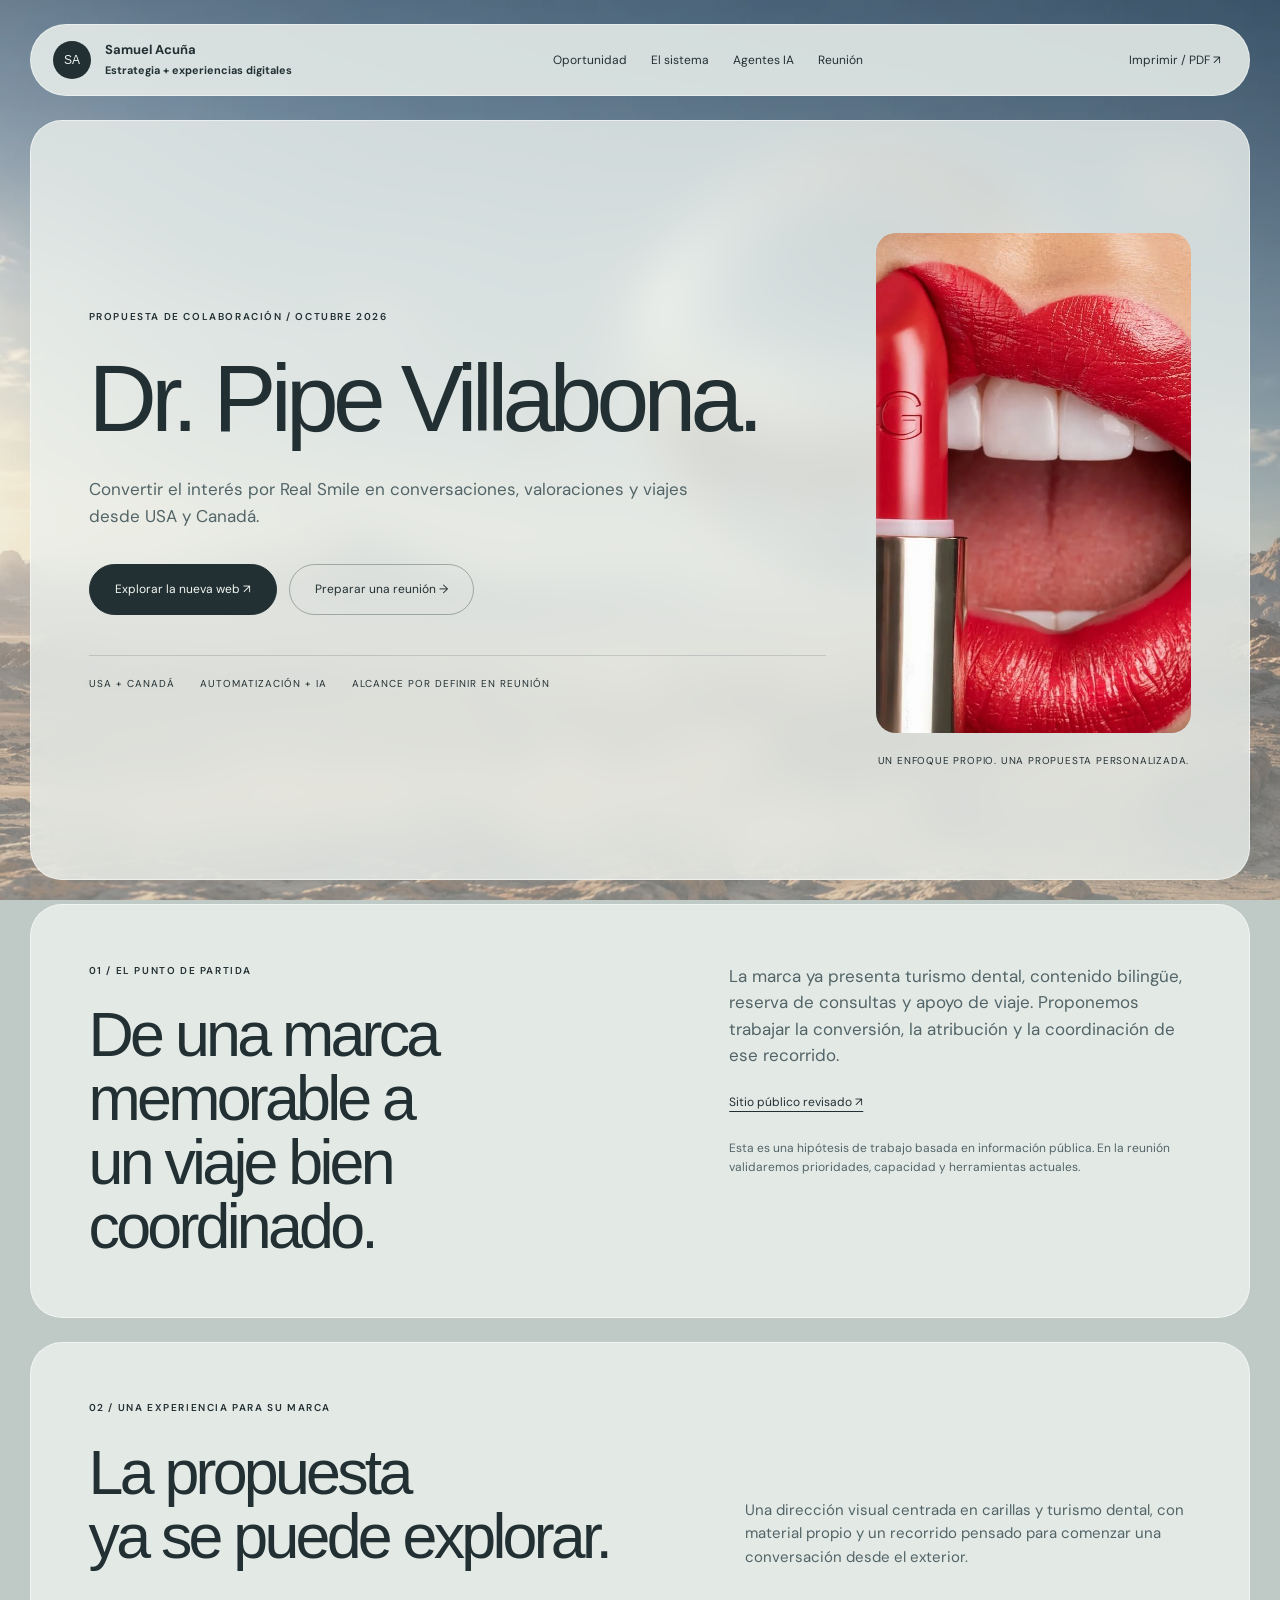
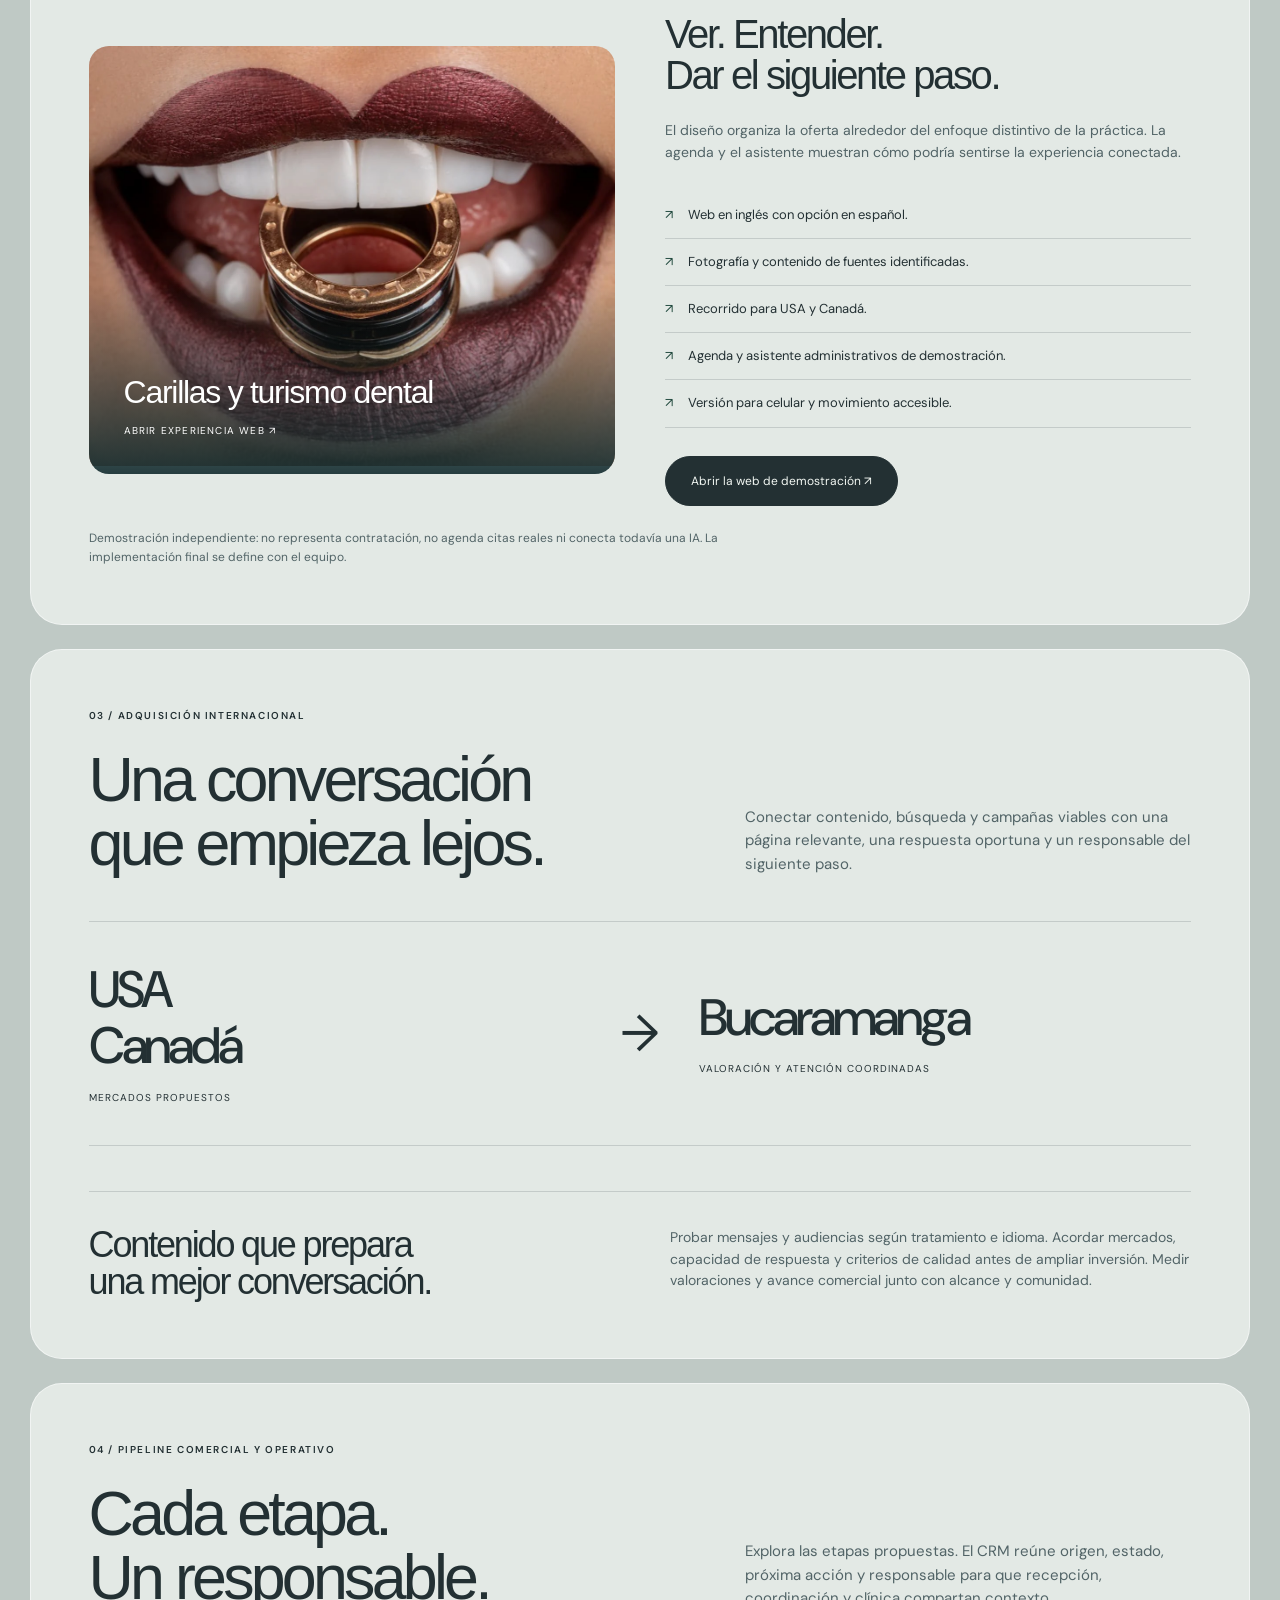
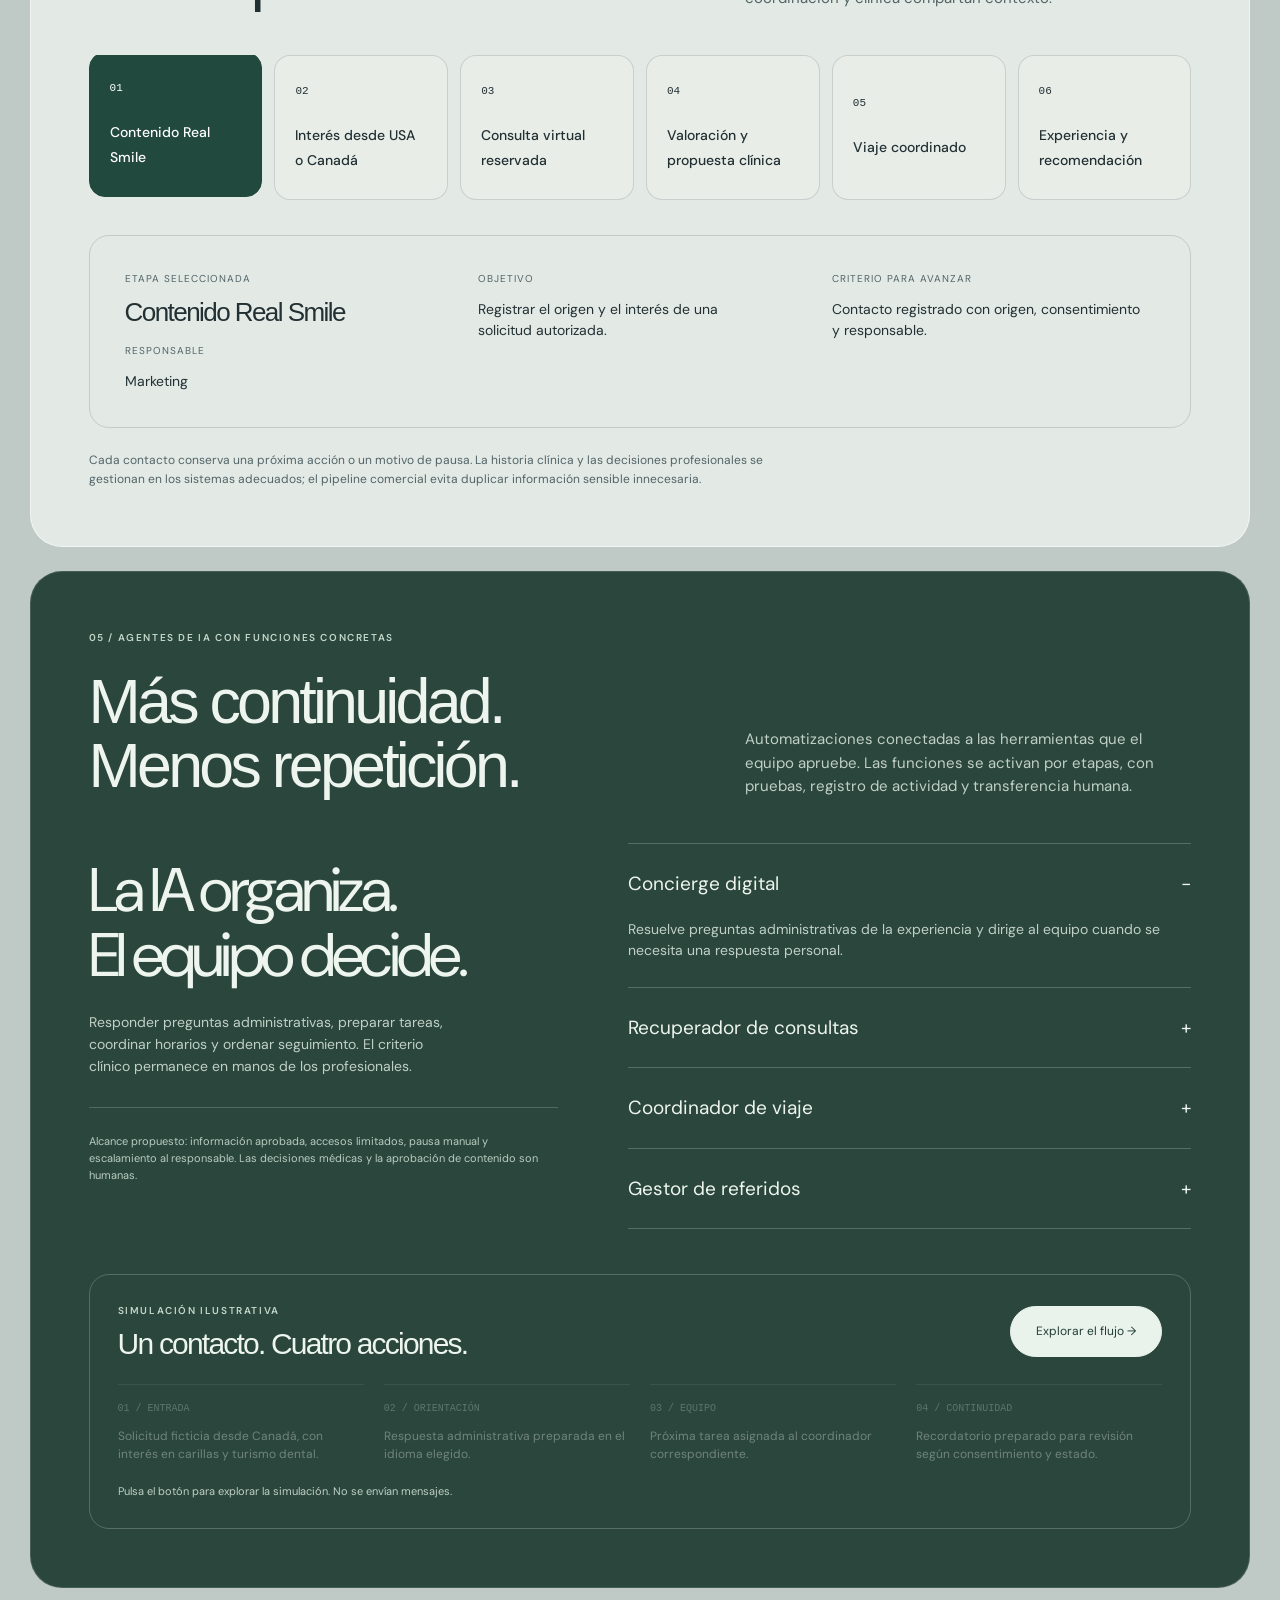
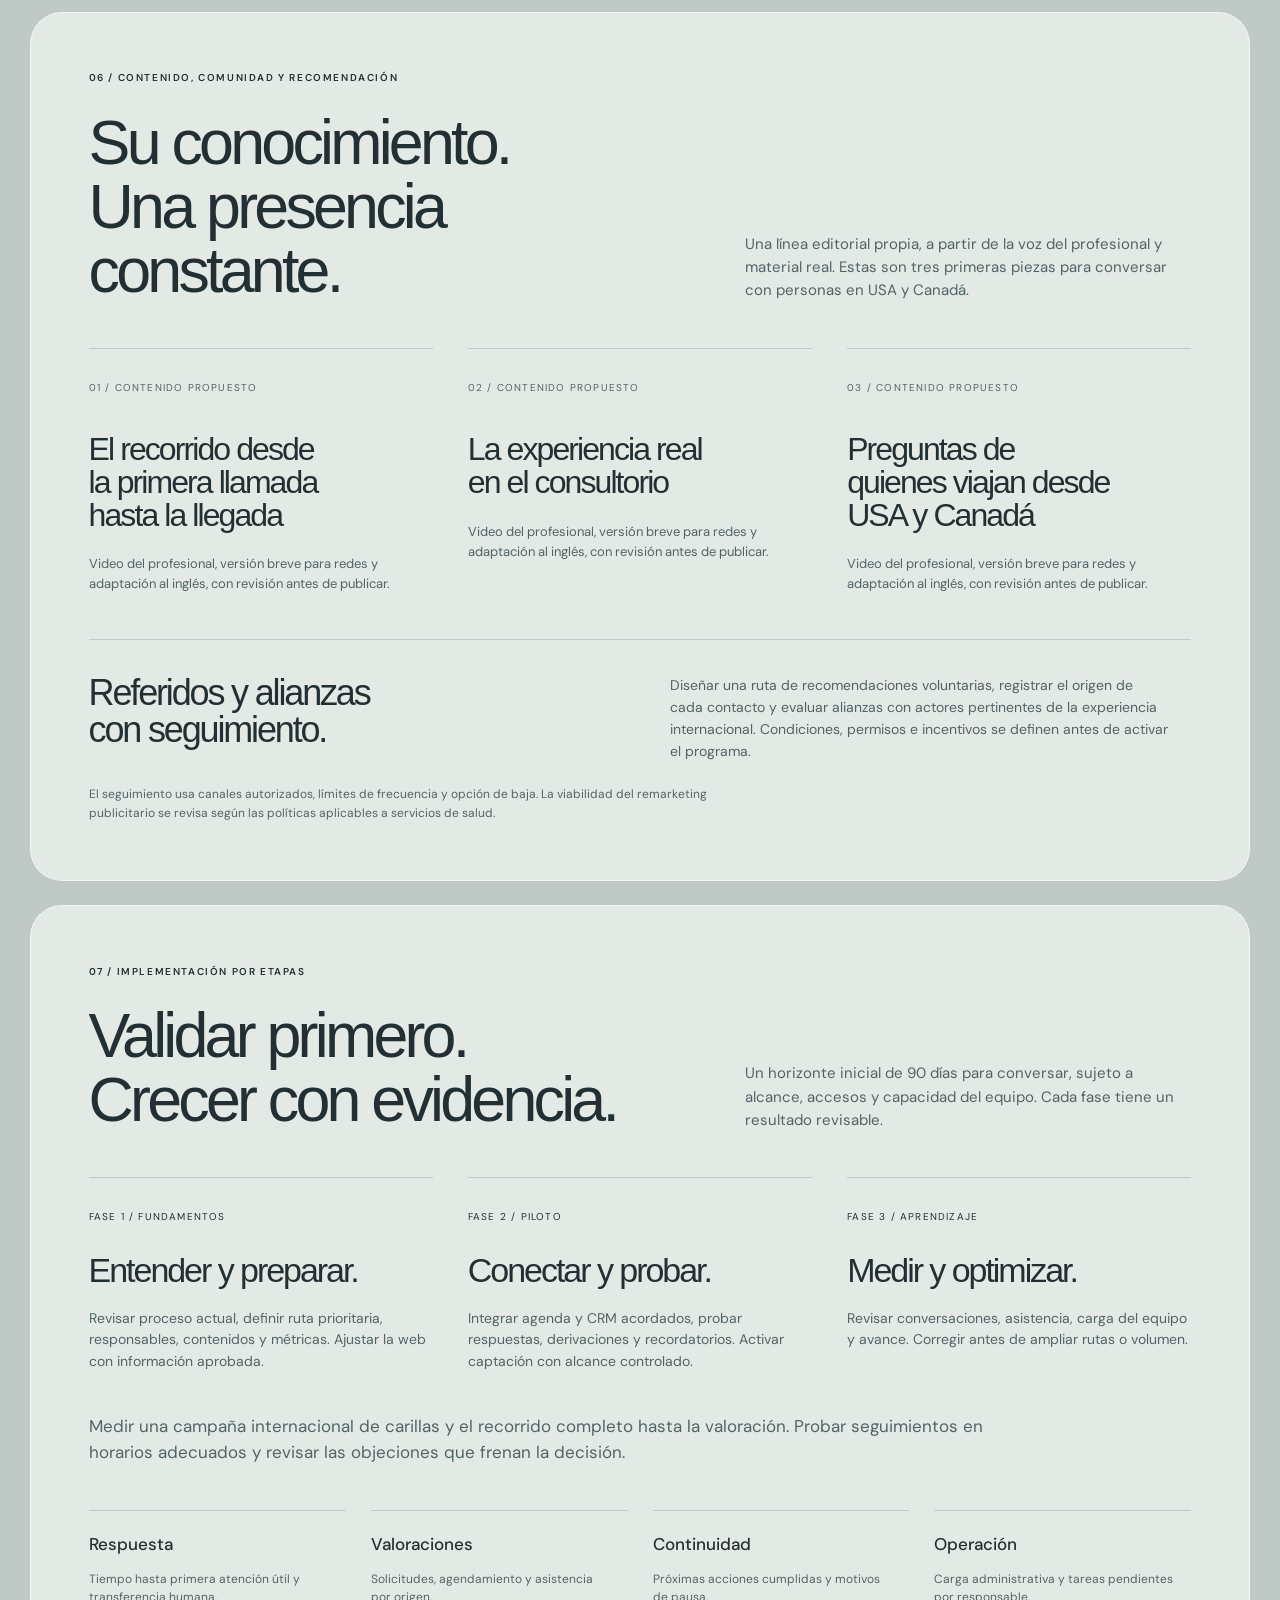
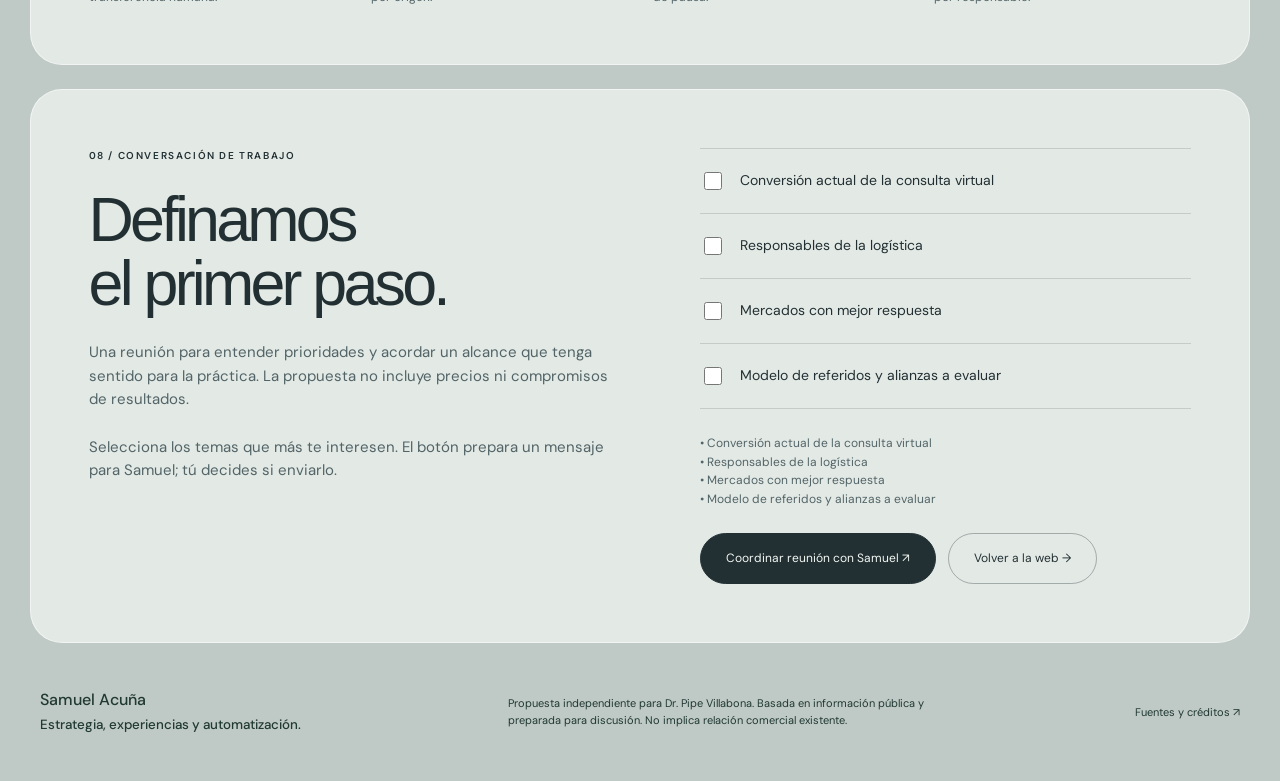
==== propuesta/index.html @ 0b6e290c "Create a distinct specialty-focused website and tailored USA/Canada growth proposal" ====
<!doctype html><html lang="es"><head><meta charset="utf-8"><meta name="viewport" content="width=device-width,initial-scale=1"><meta name="robots" content="noindex,nofollow"><title>Dr. Pipe Villabona × Samuel Acuña | Propuesta de crecimiento</title><meta name="description" content="Propuesta personalizada de captación desde USA y Canadá, automatización administrativa y agentes de IA para Dr. Pipe Villabona. Sin precios: alcance para conversar en reunión."><link rel="stylesheet" href="proposal.css"><script defer src="proposal.js"></script></head><body class="theme-real"><div class="shell"><header class="nav"><a class="brand" href="#inicio"><b>SA</b><span>Samuel Acuña<br><small>Estrategia + experiencias digitales</small></span></a><nav class="nav-links" aria-label="Propuesta"><a href="#oportunidad">Oportunidad</a><a href="#sistema">El sistema</a><a href="#agentes">Agentes IA</a><a href="#reunion">Reunión</a></nav><button class="print" data-print>Imprimir / PDF ↗</button></header>
<main><section class="section glass hero" id="inicio"><div><span class="eyebrow">PROPUESTA DE COLABORACIÓN / OCTUBRE 2026</span><h1>Dr. Pipe Villabona.</h1><p class="focus">Convertir el interés por Real Smile en conversaciones, valoraciones y viajes desde USA y Canadá.</p><div class="actions"><a class="btn" href="../">Explorar la nueva web ↗</a><a class="btn outline" href="#reunion">Preparar una reunión →</a></div><div class="hero-foot"><span>USA + Canadá</span><span>Automatización + IA</span><span>Alcance por definir en reunión</span></div></div><div><div class="hero-photo"><img src="../assets/hero.webp" alt="Material visual acreditado de la consulta de Dr. Pipe Villabona" width="1000" height="1200"></div><div class="hero-note">UN ENFOQUE PROPIO. UNA PROPUESTA PERSONALIZADA.</div></div></section>
<section class="section glass intro" id="oportunidad"><div><span class="eyebrow">01 / EL PUNTO DE PARTIDA</span><h2>De una marca memorable a un viaje bien coordinado.</h2></div><div><p>La marca ya presenta turismo dental, contenido bilingüe, reserva de consultas y apoyo de viaje. Proponemos trabajar la conversión, la atribución y la coordinación de ese recorrido.</p><a class="source-link" href="https://drpipevillabona.com/" target="_blank" rel="noopener noreferrer">Sitio público revisado ↗</a><p style="font-size:12px;margin-top:25px">Esta es una hipótesis de trabajo basada en información pública. En la reunión validaremos prioridades, capacidad y herramientas actuales.</p></div></section>
<section class="section glass" id="experiencia"><div class="section-heading"><div><span class="eyebrow">02 / UNA EXPERIENCIA PARA SU MARCA</span><h2>La propuesta<br>ya se puede explorar.</h2></div><p>Una dirección visual centrada en carillas y turismo dental, con material propio y un recorrido pensado para comenzar una conversación desde el exterior.</p></div><div class="mockup"><a class="demo-visual" href="../" aria-label="Abrir demostración web de Dr. Pipe Villabona"><img src="../assets/detail.webp" alt="Material propio de la consulta" loading="lazy"><div class="demo-overlay"><strong>Carillas y turismo dental</strong><small>ABRIR EXPERIENCIA WEB ↗</small></div></a><div class="demo-copy"><h3>Ver. Entender.<br>Dar el siguiente paso.</h3><p>El diseño organiza la oferta alrededor del enfoque distintivo de la práctica. La agenda y el asistente muestran cómo podría sentirse la experiencia conectada.</p><ul class="check-list"><li>Web en inglés con opción en español.</li><li>Fotografía y contenido de fuentes identificadas.</li><li>Recorrido para USA y Canadá.</li><li>Agenda y asistente administrativos de demostración.</li><li>Versión para celular y movimiento accesible.</li></ul><a class="btn" href="../">Abrir la web de demostración ↗</a></div></div><p class="funnel-note">Demostración independiente: no representa contratación, no agenda citas reales ni conecta todavía una IA. La implementación final se define con el equipo.</p></section>
<section class="section glass"><div class="section-heading"><div><span class="eyebrow">03 / ADQUISICIÓN INTERNACIONAL</span><h2>Una conversación<br>que empieza lejos.</h2></div><p>Conectar contenido, búsqueda y campañas viables con una página relevante, una respuesta oportuna y un responsable del siguiente paso.</p></div><div class="market-bar"><div><div class="place">USA<br>Canadá</div><small>Mercados propuestos</small></div><span class="route" aria-hidden="true">→</span><div><div class="place">Bucaramanga</div><small>Valoración y atención coordinadas</small></div></div><div class="referral"><h3>Contenido que prepara<br>una mejor conversación.</h3><p>Probar mensajes y audiencias según tratamiento e idioma. Acordar mercados, capacidad de respuesta y criterios de calidad antes de ampliar inversión. Medir valoraciones y avance comercial junto con alcance y comunidad.</p></div></section>
<section class="section glass" id="sistema"><div class="section-heading"><div><span class="eyebrow">04 / PIPELINE COMERCIAL Y OPERATIVO</span><h2>Cada etapa.<br>Un responsable.</h2></div><p>Explora las etapas propuestas. El CRM reúne origen, estado, próxima acción y responsable para que recepción, coordinación y clínica compartan contexto.</p></div><div class="pipeline-tabs" role="tablist" aria-label="Etapas propuestas"><button class="stage" role="tab" id="stage-0" aria-controls="stage-panel" aria-selected="true" tabindex="0"><span>01</span><strong>Contenido Real Smile</strong></button><button class="stage" role="tab" id="stage-1" aria-controls="stage-panel" aria-selected="false" tabindex="-1"><span>02</span><strong>Interés desde USA o Canadá</strong></button><button class="stage" role="tab" id="stage-2" aria-controls="stage-panel" aria-selected="false" tabindex="-1"><span>03</span><strong>Consulta virtual reservada</strong></button><button class="stage" role="tab" id="stage-3" aria-controls="stage-panel" aria-selected="false" tabindex="-1"><span>04</span><strong>Valoración y propuesta clínica</strong></button><button class="stage" role="tab" id="stage-4" aria-controls="stage-panel" aria-selected="false" tabindex="-1"><span>05</span><strong>Viaje coordinado</strong></button><button class="stage" role="tab" id="stage-5" aria-controls="stage-panel" aria-selected="false" tabindex="-1"><span>06</span><strong>Experiencia y recomendación</strong></button></div><div class="stage-panel" role="tabpanel" id="stage-panel" aria-live="polite"><div><small>Etapa seleccionada</small><h3 id="stage-name"></h3><small style="margin-top:18px">Responsable</small><p id="stage-owner"></p></div><div><small>Objetivo</small><p id="stage-goal"></p></div><div><small>Criterio para avanzar</small><p id="stage-output"></p></div></div><div class="print-only print-pipeline">Contenido Real Smile → Interés desde USA o Canadá → Consulta virtual reservada → Valoración y propuesta clínica → Viaje coordinado → Experiencia y recomendación</div><p class="funnel-note">Cada contacto conserva una próxima acción o un motivo de pausa. La historia clínica y las decisiones profesionales se gestionan en los sistemas adecuados; el pipeline comercial evita duplicar información sensible innecesaria.</p></section>
<section class="section glass dark" id="agentes"><div class="section-heading"><div><span class="eyebrow">05 / AGENTES DE IA CON FUNCIONES CONCRETAS</span><h2>Más continuidad.<br>Menos repetición.</h2></div><p>Automatizaciones conectadas a las herramientas que el equipo apruebe. Las funciones se activan por etapas, con pruebas, registro de actividad y transferencia humana.</p></div><div class="agent-grid"><div><div class="agent-statement">La IA organiza.<br>El equipo decide.</div><p>Responder preguntas administrativas, preparar tareas, coordinar horarios y ordenar seguimiento. El criterio clínico permanece en manos de los profesionales.</p><div class="guardrail">Alcance propuesto: información aprobada, accesos limitados, pausa manual y escalamiento al responsable. Las decisiones médicas y la aprobación de contenido son humanas.</div></div><div class="agent-list"><details open><summary>Concierge digital</summary><p>Resuelve preguntas administrativas de la experiencia y dirige al equipo cuando se necesita una respuesta personal.</p></details><details ><summary>Recuperador de consultas</summary><p>Da seguimiento autorizado a solicitudes incompletas y facilita retomar una valoración.</p></details><details ><summary>Coordinador de viaje</summary><p>Centraliza tareas de fechas, confirmaciones y logística aprobada entre paciente y equipo.</p></details><details ><summary>Gestor de referidos</summary><p>Registra recomendaciones voluntarias y su origen, sin incentivos clínicos automáticos.</p></details></div></div><div class="simulator"><div class="sim-header"><div><span class="eyebrow" style="margin-bottom:10px">SIMULACIÓN ILUSTRATIVA</span><h3>Un contacto. Cuatro acciones.</h3></div><button class="btn" data-simulate>Explorar el flujo →</button></div><div class="sim-log"><div><span>01 / ENTRADA</span><p>Solicitud ficticia desde Canadá, con interés en carillas y turismo dental.</p></div><div><span>02 / ORIENTACIÓN</span><p>Respuesta administrativa preparada en el idioma elegido.</p></div><div><span>03 / EQUIPO</span><p>Próxima tarea asignada al coordinador correspondiente.</p></div><div><span>04 / CONTINUIDAD</span><p>Recordatorio preparado para revisión según consentimiento y estado.</p></div></div><p class="sim-status" id="sim-status" aria-live="polite">Pulsa el botón para explorar la simulación. No se envían mensajes.</p></div></section>
<section class="section glass" id="contenido"><div class="section-heading"><div><span class="eyebrow">06 / CONTENIDO, COMUNIDAD Y RECOMENDACIÓN</span><h2>Su conocimiento.<br>Una presencia constante.</h2></div><p>Una línea editorial propia, a partir de la voz del profesional y material real. Estas son tres primeras piezas para conversar con personas en USA y Canadá.</p></div><div class="content-list"><article class="content-piece"><small>01 / CONTENIDO PROPUESTO</small><h3>El recorrido desde la primera llamada hasta la llegada</h3><p>Video del profesional, versión breve para redes y adaptación al inglés, con revisión antes de publicar.</p></article><article class="content-piece"><small>02 / CONTENIDO PROPUESTO</small><h3>La experiencia real en el consultorio</h3><p>Video del profesional, versión breve para redes y adaptación al inglés, con revisión antes de publicar.</p></article><article class="content-piece"><small>03 / CONTENIDO PROPUESTO</small><h3>Preguntas de quienes viajan desde USA y Canadá</h3><p>Video del profesional, versión breve para redes y adaptación al inglés, con revisión antes de publicar.</p></article></div><div class="referral"><h3>Referidos y alianzas<br>con seguimiento.</h3><p>Diseñar una ruta de recomendaciones voluntarias, registrar el origen de cada contacto y evaluar alianzas con actores pertinentes de la experiencia internacional. Condiciones, permisos e incentivos se definen antes de activar el programa.</p></div><p class="funnel-note">El seguimiento usa canales autorizados, límites de frecuencia y opción de baja. La viabilidad del remarketing publicitario se revisa según las políticas aplicables a servicios de salud.</p></section>
<section class="section glass" id="implementacion"><div class="section-heading"><div><span class="eyebrow">07 / IMPLEMENTACIÓN POR ETAPAS</span><h2>Validar primero.<br>Crecer con evidencia.</h2></div><p>Un horizonte inicial de 90 días para conversar, sujeto a alcance, accesos y capacidad del equipo. Cada fase tiene un resultado revisable.</p></div><div class="roadmap"><article class="phase"><span class="time">FASE 1 / FUNDAMENTOS</span><h3>Entender y preparar.</h3><p>Revisar proceso actual, definir ruta prioritaria, responsables, contenidos y métricas. Ajustar la web con información aprobada.</p></article><article class="phase"><span class="time">FASE 2 / PILOTO</span><h3>Conectar y probar.</h3><p>Integrar agenda y CRM acordados, probar respuestas, derivaciones y recordatorios. Activar captación con alcance controlado.</p></article><article class="phase"><span class="time">FASE 3 / APRENDIZAJE</span><h3>Medir y optimizar.</h3><p>Revisar conversaciones, asistencia, carga del equipo y avance. Corregir antes de ampliar rutas o volumen.</p></article></div><p class="pilot-note">Medir una campaña internacional de carillas y el recorrido completo hasta la valoración. Probar seguimientos en horarios adecuados y revisar las objeciones que frenan la decisión.</p><div class="measurement"><div class="measure"><b>Respuesta</b><p>Tiempo hasta primera atención útil y transferencia humana.</p></div><div class="measure"><b>Valoraciones</b><p>Solicitudes, agendamiento y asistencia por origen.</p></div><div class="measure"><b>Continuidad</b><p>Próximas acciones cumplidas y motivos de pausa.</p></div><div class="measure"><b>Operación</b><p>Carga administrativa y tareas pendientes por responsable.</p></div></div></section>
<section class="section glass meeting" id="reunion"><div><span class="eyebrow">08 / CONVERSACIÓN DE TRABAJO</span><h2>Definamos<br>el primer paso.</h2><p>Una reunión para entender prioridades y acordar un alcance que tenga sentido para la práctica. La propuesta no incluye precios ni compromisos de resultados.</p><p>Selecciona los temas que más te interesen. El botón prepara un mensaje para Samuel; tú decides si enviarlo.</p></div><div><div class="priorities"><label class="priority"><input type="checkbox" value="Conversión actual de la consulta virtual">Conversión actual de la consulta virtual</label><label class="priority"><input type="checkbox" value="Responsables de la logística">Responsables de la logística</label><label class="priority"><input type="checkbox" value="Mercados con mejor respuesta">Mercados con mejor respuesta</label><label class="priority"><input type="checkbox" value="Modelo de referidos y alianzas a evaluar">Modelo de referidos y alianzas a evaluar</label></div><div class="meeting-result" id="meeting-summary" aria-live="polite"></div><div class="actions"><a id="meeting-whatsapp" class="btn" href="https://wa.me/573028289997" target="_blank" rel="noopener noreferrer">Coordinar reunión con Samuel ↗</a><a class="btn outline" href="../">Volver a la web →</a></div></div></section></main><footer class="footer"><strong>Samuel Acuña<br><small>Estrategia, experiencias y automatización.</small></strong><p>Propuesta independiente para Dr. Pipe Villabona. Basada en información pública y preparada para discusión. No implica relación comercial existente.</p><a href="../SOURCES.json">Fuentes y créditos ↗</a></footer></div><script>window.PROPOSAL={"name": "Dr. Pipe Villabona", "route": ["Contenido Real Smile", "Interés desde USA o Canadá", "Consulta virtual reservada", "Valoración y propuesta clínica", "Viaje coordinado", "Experiencia y recomendación"], "meeting": ["Conversión actual de la consulta virtual", "Responsables de la logística", "Mercados con mejor respuesta", "Modelo de referidos y alianzas a evaluar"]};</script></body></html>
---- propuesta/proposal.css ----
@import url('https://fonts.googleapis.com/css2?family=DM+Sans:wght@400;500;600;700&display=swap');
:root{--ink:#233033;--muted:#526467;--line:#23303328;--accent:#21493e;--art:url('../assets/proposal-art.webp')}*{box-sizing:border-box}html{scroll-behavior:smooth;scroll-padding-top:110px}body{margin:0;color:var(--ink);font:16px/1.55 'DM Sans',Arial,sans-serif;background:#bfc9c5}body:before{content:'';position:fixed;inset:0;background-image:linear-gradient(#dce5e02b,#dce5e088),var(--art);background-size:cover;background-position:center;z-index:-1}a{color:inherit;text-decoration:none}button,input{font:inherit}button,a{touch-action:manipulation}button{cursor:pointer}h1,h2,h3,p{margin:0}h1,h2,h3{font-family:Arial,sans-serif;font-weight:500;letter-spacing:-.06em;line-height:1.02;text-wrap:balance}h1{font-size:clamp(60px,7.4vw,112px)}h2{font-size:clamp(38px,4.9vw,76px)}h3{font-size:30px}p{text-wrap:pretty}button:focus-visible,a:focus-visible,input:focus-visible{outline:3px solid var(--accent);outline-offset:5px}.shell{max-width:1440px;margin:auto;padding:24px 30px}.nav{position:sticky;top:16px;z-index:30;background:#e9efebde;backdrop-filter:blur(18px);border:1px solid #ffffff70;border-radius:80px;padding:15px 22px;display:flex;justify-content:space-between;align-items:center;gap:25px}.brand{display:flex;align-items:center;gap:14px;font-size:13px;font-weight:700}.brand b{width:38px;height:38px;border-radius:50%;display:grid;place-items:center;background:var(--ink);color:#eef4f0;font:12px Arial}.nav-links{display:flex;gap:24px;font-size:12px}.nav .print{border:0;background:none;font-size:12px;color:var(--ink)}.glass{background:#ecf1edce;border:1px solid #ffffff88;border-radius:32px;backdrop-filter:blur(22px)}.section{margin-top:24px;padding:clamp(30px,4.5vw,70px)}.eyebrow{font-size:10px;letter-spacing:.16em;text-transform:uppercase;display:block;margin-bottom:25px;font-weight:600}.hero{min-height:760px;position:relative;display:grid;grid-template-columns:1.4fr .6fr;gap:50px;align-items:center;overflow:hidden}.hero h1{max-width:950px}.hero .focus{font-size:17px;color:var(--muted);margin-top:30px;max-width:54ch}.hero-photo{height:500px;border-radius:220px;overflow:hidden;position:relative}.hero-photo img{width:100%;height:100%;object-fit:cover}.hero-note{font-size:10px;letter-spacing:.08em;margin-top:20px;text-align:center}.btn{display:inline-flex;align-items:center;justify-content:center;gap:26px;min-height:49px;padding:15px 25px;border-radius:50px;background:var(--ink);color:#f2f7f3;border:1px solid var(--ink);font-size:12px;transition:transform .18s,background .18s}.btn:hover{background:var(--accent);transform:translateY(-2px)}.btn.outline{background:transparent;color:var(--ink);border-color:#23303355}.actions{display:flex;flex-wrap:wrap;gap:12px;margin-top:35px}.hero-foot{display:flex;gap:25px;border-top:1px solid var(--line);margin-top:40px;padding-top:20px;font-size:10px;text-transform:uppercase;letter-spacing:.1em}.intro{display:grid;grid-template-columns:1.1fr 1fr;gap:12%;align-items:start}.intro p{font-size:17px;color:var(--muted)}.source-link{display:inline-block;margin-top:25px;font-size:12px;text-decoration:underline;text-underline-offset:5px}.section-heading{display:grid;grid-template-columns:1.1fr .9fr;gap:10%;align-items:end;margin-bottom:45px}.section-heading p{font-size:15px;color:var(--muted)}.mockup{display:grid;grid-template-columns:1fr 1fr;gap:50px;align-items:center}.demo-visual{min-height:410px;position:relative;border-radius:20px;overflow:hidden;background:#dbe1de}.demo-visual img{width:100%;height:420px;object-fit:cover}.demo-visual .demo-overlay{position:absolute;inset:auto 0 0;padding:35px;color:white;background:linear-gradient(transparent,#122b2ee6);min-height:190px;display:flex;flex-direction:column;justify-content:flex-end}.demo-overlay strong{font:32px/1 Arial;letter-spacing:-.04em}.demo-overlay small{margin-top:15px;font-size:10px;letter-spacing:.12em}.demo-copy h3{font-size:40px;margin-bottom:25px}.demo-copy p{color:var(--muted);font-size:14px}.check-list{list-style:none;padding:0;margin:28px 0}.check-list li{display:flex;gap:15px;padding:13px 0;border-bottom:1px solid var(--line);font-size:13px}.check-list li:before{content:'↗';color:var(--accent)}.market-bar{display:grid;grid-template-columns:1fr auto 1fr;gap:40px;align-items:center;padding:40px 0;border-top:1px solid var(--line);border-bottom:1px solid var(--line);margin-top:40px}.market-bar .place{font-size:clamp(32px,4vw,58px);font-weight:500;letter-spacing:-.06em;line-height:1.1}.market-bar small{font-size:10px;letter-spacing:.1em;text-transform:uppercase;display:block;margin-top:15px}.market-bar .route{font-size:50px;font-weight:400}.pipeline-tabs{display:flex;gap:12px;overflow:auto;padding-bottom:10px;margin:40px 0 25px}.stage{flex:1;min-width:155px;background:#f4f7f24d;border:1px solid var(--line);border-radius:16px;padding:20px;text-align:left;color:var(--ink);min-height:145px;transition:background .2s,transform .2s}.stage span{font-family:monospace;display:block;font-size:11px;margin-bottom:23px}.stage strong{font-size:14px;line-height:1.25;font-weight:500}.stage[aria-selected=true]{background:var(--accent);color:white;border-color:var(--accent);transform:translateY(-3px)}.stage-panel{padding:35px;border:1px solid var(--line);border-radius:20px;display:grid;grid-template-columns:1fr 1fr 1fr;gap:30px;min-height:165px}.stage-panel small{display:block;font-size:10px;text-transform:uppercase;letter-spacing:.1em;margin-bottom:12px;color:var(--muted)}.stage-panel p{font-size:14px}.stage-panel h3{font-size:26px}.funnel-note{font-size:12px;color:var(--muted);margin-top:23px;max-width:85ch}.dark{background:#213e35f0;color:#edf5ee;border-color:#ffffff22}.dark .section-heading p,.dark .muted{color:#c1d0c7}.dark .eyebrow{color:#c4d7ca}.agent-grid{display:grid;grid-template-columns:1fr 1.2fr;gap:70px}.agent-statement{font-size:clamp(42px,4.8vw,70px);letter-spacing:-.06em;line-height:1.05;margin:15px 0 25px}.agent-statement+p{font-size:14px;color:#c1d0c7;max-width:37ch}.agent-list details{border-bottom:1px solid #ffffff35;padding:25px 0}.agent-list details:first-child{border-top:1px solid #ffffff35}.agent-list summary{list-style:none;display:flex;justify-content:space-between;gap:20px;font-size:19px;cursor:pointer}.agent-list summary:after{content:'+'}.agent-list details[open] summary:after{content:'−'}.agent-list p{font-size:14px;color:#c1d0c7;margin-top:20px;max-width:56ch}.guardrail{margin-top:30px;border-top:1px solid #ffffff30;padding-top:25px;font-size:11px;color:#baccc1}.simulator{margin-top:45px;border:1px solid #ffffff35;border-radius:20px;padding:28px}.sim-header{display:flex;align-items:center;justify-content:space-between;gap:25px}.sim-header h3{font-size:30px}.sim-header .btn{background:#e9f2eb;color:#213e35;border-color:#e9f2eb}.sim-log{margin-top:25px;display:grid;grid-template-columns:repeat(4,1fr);gap:20px}.sim-log div{border-top:1px solid #ffffff35;padding-top:16px;opacity:.35;transition:opacity .2s}.sim-log.running div{opacity:1}.sim-log span{font-size:10px;font-family:monospace;color:#b4cdbc;display:block;margin-bottom:10px}.sim-log p{font-size:12px;line-height:1.5}.sim-status{font-size:11px;color:#c1d0c7;margin-top:20px}.content-list{display:grid;grid-template-columns:repeat(3,1fr);gap:35px}.content-piece{border-top:1px solid var(--line);padding-top:25px}.content-piece small{font-size:10px;letter-spacing:.12em;color:var(--muted)}.content-piece h3{font-size:32px;margin:35px 0 23px}.content-piece p{font-size:13px;color:var(--muted)}.referral{margin-top:45px;display:grid;grid-template-columns:1fr 1fr;gap:60px;border-top:1px solid var(--line);padding-top:35px}.referral h3{font-size:36px}.referral p{font-size:14px;color:var(--muted)}.roadmap{display:grid;grid-template-columns:repeat(3,1fr);gap:35px;margin-top:45px}.phase{padding-top:25px;border-top:1px solid var(--line)}.phase .time{font-size:10px;text-transform:uppercase;letter-spacing:.12em}.phase h3{margin:25px 0 20px;font-size:34px}.phase p{font-size:14px;color:var(--muted)}.pilot-note{font-size:17px;color:var(--muted);margin-top:40px;max-width:80ch}.measurement{display:grid;grid-template-columns:repeat(4,1fr);gap:25px;margin-top:45px}.measure{border-top:1px solid var(--line);padding-top:20px}.measure b{display:block;font-size:17px;font-weight:500;margin-bottom:12px}.measure p{font-size:12px;color:var(--muted)}.meeting{display:grid;grid-template-columns:1.1fr 1fr;gap:70px}.meeting p{font-size:15px;color:var(--muted);margin-top:25px}.priorities{border-top:1px solid var(--line)}.priority{display:flex;gap:15px;align-items:center;padding:20px 0;border-bottom:1px solid var(--line);font-size:14px;cursor:pointer}.priority input{accent-color:var(--accent);width:18px;height:18px;flex-shrink:0}.meeting-result{font-size:12px;white-space:pre-line;margin-top:25px;min-height:45px;color:var(--muted)}.meeting .actions{margin-top:25px}.footer{padding:45px 10px 20px;display:flex;justify-content:space-between;align-items:center;gap:30px;font-size:11px;color:#203932}.footer strong{font-size:16px;font-weight:500}.footer p{max-width:60ch}.print-only{display:none}.theme-real .hero-photo{border-radius:20px}.theme-sculpt .hero-photo{border-radius:0}.theme-precision .hero-photo{border-radius:10px}.theme-passport .hero-photo{border-radius:15px 120px 15px 15px}.theme-studio .hero-photo{border-radius:0 120px 0 0}.theme-together .hero-photo{border-radius:130px 25px 130px 25px}.theme-foundation .hero-photo{border-radius:180px 180px 0 0}.theme-harmony .hero-photo{border-radius:200px 200px 0 0}
@media(max-width:900px){.nav-links{gap:15px}.hero{grid-template-columns:1fr .6fr;gap:30px;min-height:650px}.hero-photo{height:400px}.intro,.section-heading,.mockup,.agent-grid,.meeting{gap:35px}.content-piece h3{font-size:27px}.section{padding:38px}.hero h1{font-size:68px}.stage-panel{grid-template-columns:1fr 1fr}.stage-panel>div:first-child{grid-column:1/-1}.agent-statement{font-size:50px}.sim-log{grid-template-columns:1fr 1fr}}
@media(max-width:650px){html{scroll-padding-top:95px}.shell{padding:12px}.nav{padding:12px 15px;gap:12px;top:10px}.brand{font-size:11px;gap:9px}.brand b{width:32px;height:32px;font-size:10px}.nav-links{display:none}.nav .print{font-size:11px}.glass{border-radius:23px}.section{padding:30px 23px;margin-top:15px}.eyebrow{font-size:9px;margin-bottom:22px}.hero{display:block;min-height:0;padding-top:45px}.hero h1{font-size:58px}.hero .focus{font-size:15px;margin-top:25px}.hero-photo{height:350px;margin-top:35px;max-width:280px;margin-left:auto}.hero-foot{gap:12px;flex-wrap:wrap;font-size:8px;margin-top:25px}.hero-note{font-size:9px;text-align:right}.actions{gap:9px;margin-top:27px}.btn{font-size:11px;padding:13px 18px;gap:17px;min-height:46px}.intro,.section-heading,.mockup,.agent-grid,.meeting{grid-template-columns:1fr;gap:28px}.intro p{font-size:15px}h2{font-size:42px}.section-heading{margin-bottom:30px}.section-heading p{font-size:14px}.demo-visual{min-height:320px}.demo-visual img{height:340px}.demo-overlay strong{font-size:30px}.demo-copy h3{font-size:35px}.market-bar{gap:15px;grid-template-columns:1fr auto 1fr;padding:25px 0}.market-bar .place{font-size:30px}.market-bar small{font-size:8px}.market-bar .route{font-size:28px}.pipeline-tabs{margin-top:30px;gap:10px}.stage{min-width:145px;min-height:135px;padding:17px}.stage-panel{grid-template-columns:1fr;padding:23px;gap:22px}.stage-panel>div:first-child{grid-column:auto}.stage-panel p{font-size:13px}.agent-grid{gap:35px}.agent-statement{font-size:51px}.agent-list summary{font-size:18px}.simulator{padding:20px;margin-top:32px}.sim-header{align-items:flex-start;flex-direction:column;gap:20px}.sim-header h3{font-size:28px}.sim-log{grid-template-columns:1fr;gap:17px}.content-list,.roadmap{grid-template-columns:1fr;gap:30px}.content-piece h3{font-size:32px;margin:20px 0}.referral{grid-template-columns:1fr;gap:25px;margin-top:35px}.referral h3{font-size:34px}.roadmap{margin-top:30px}.phase h3{font-size:33px;margin:20px 0}.pilot-note{font-size:15px;margin-top:30px}.measurement{grid-template-columns:1fr 1fr;gap:25px}.measure b{font-size:15px}.measure p{font-size:11px}.meeting{gap:35px}.meeting p{font-size:14px}.priority{font-size:13px;padding:18px 0}.footer{flex-direction:column;align-items:flex-start;padding:35px 10px 20px;font-size:10px;gap:20px}.footer strong{font-size:15px}}
@media(prefers-reduced-motion:reduce){html{scroll-behavior:auto}*{transition:none!important;animation:none!important}}@media print{body{background:white}body:before,.nav,.actions,.simulator,.pipeline-tabs,.hero-photo,.demo-visual,.print{display:none!important}.shell{padding:0;max-width:100%}.glass,.dark{background:white!important;color:#111!important;backdrop-filter:none;border:0;box-shadow:none}.section{padding:25px 0;page-break-inside:avoid;border-bottom:1px solid #ddd;border-radius:0}.hero{min-height:0;display:block}h1{font-size:48px}h2{font-size:32px}.hero .focus{font-size:15px}.dark p,.dark .eyebrow,.dark .muted{color:#333!important}.agent-list details p{display:block}.agent-list details{border-color:#ddd}.print-only{display:block}.stage-panel{display:none}.print-pipeline{line-height:2}.footer{page-break-inside:avoid}.meeting{display:block}.priorities{margin-top:25px}.measurement{grid-template-columns:repeat(4,1fr)}}

.theme-sculpt .hero-photo{height:auto;aspect-ratio:4/3}
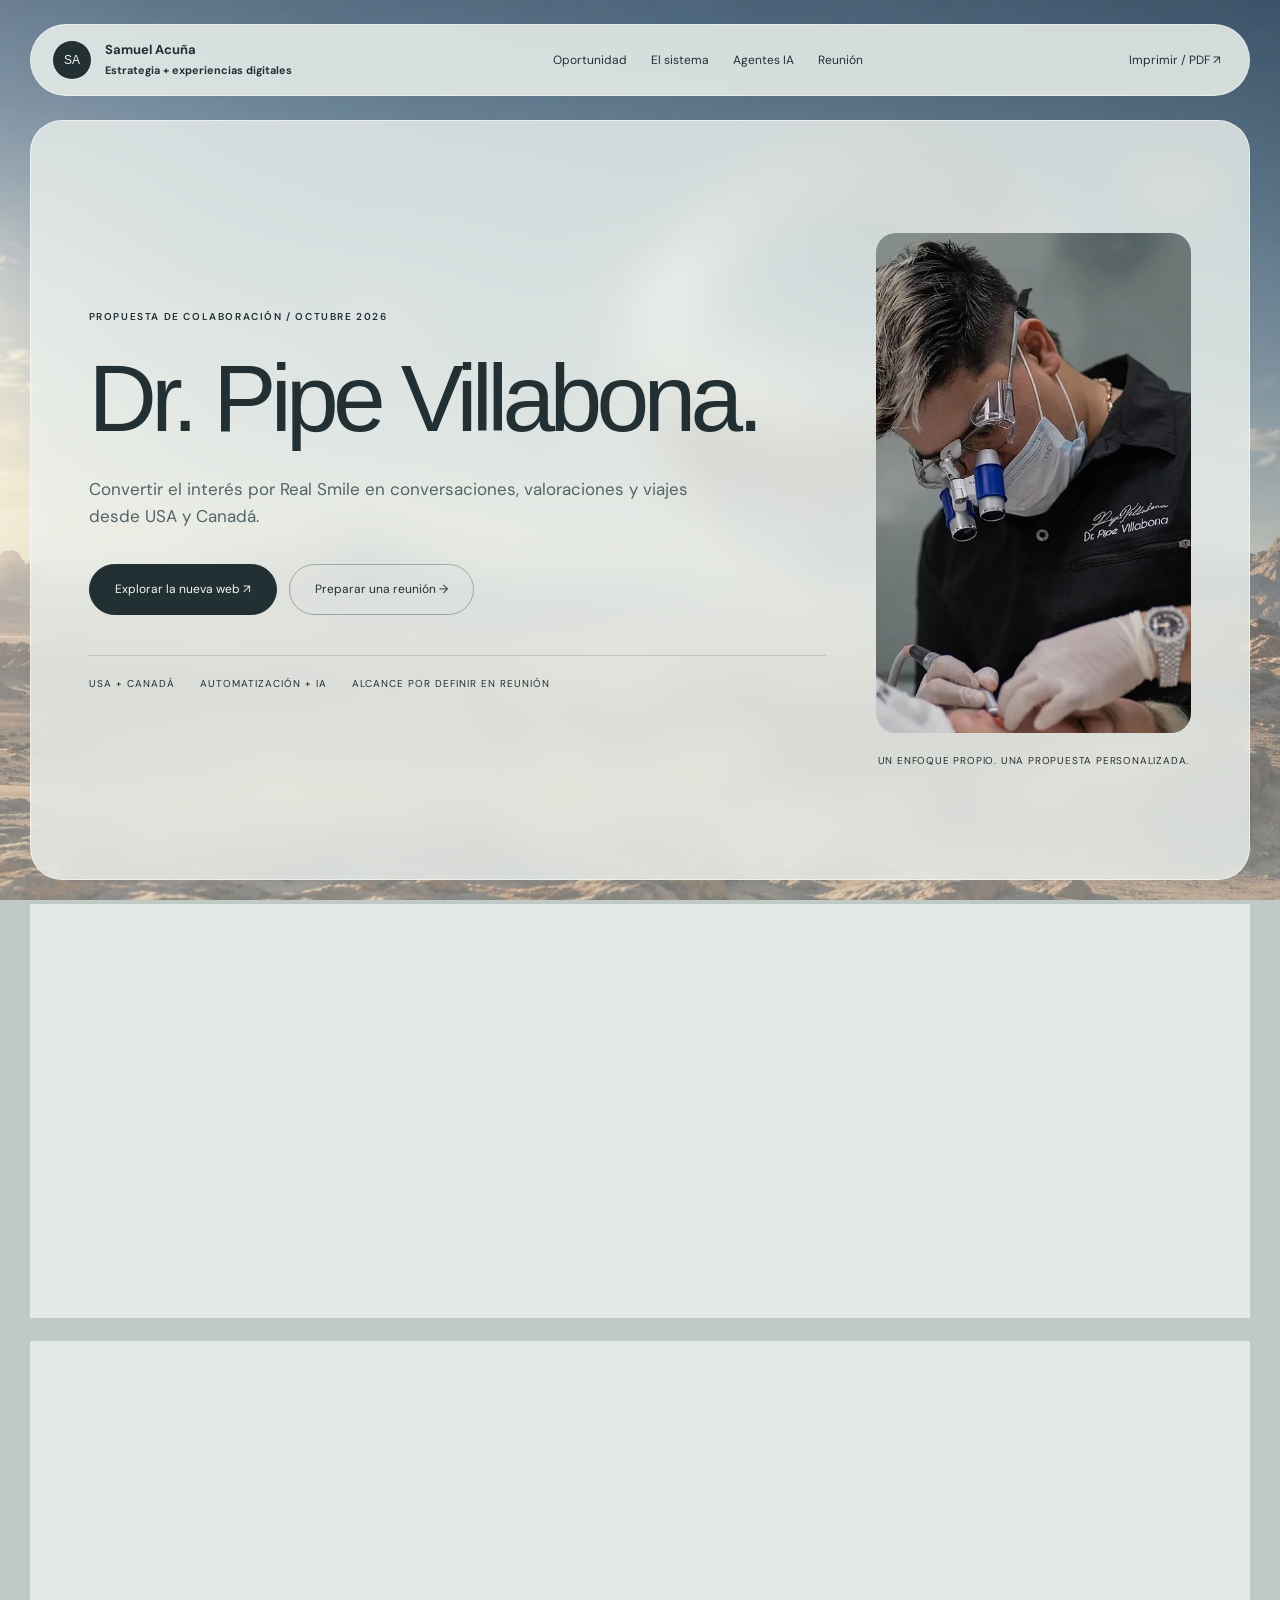
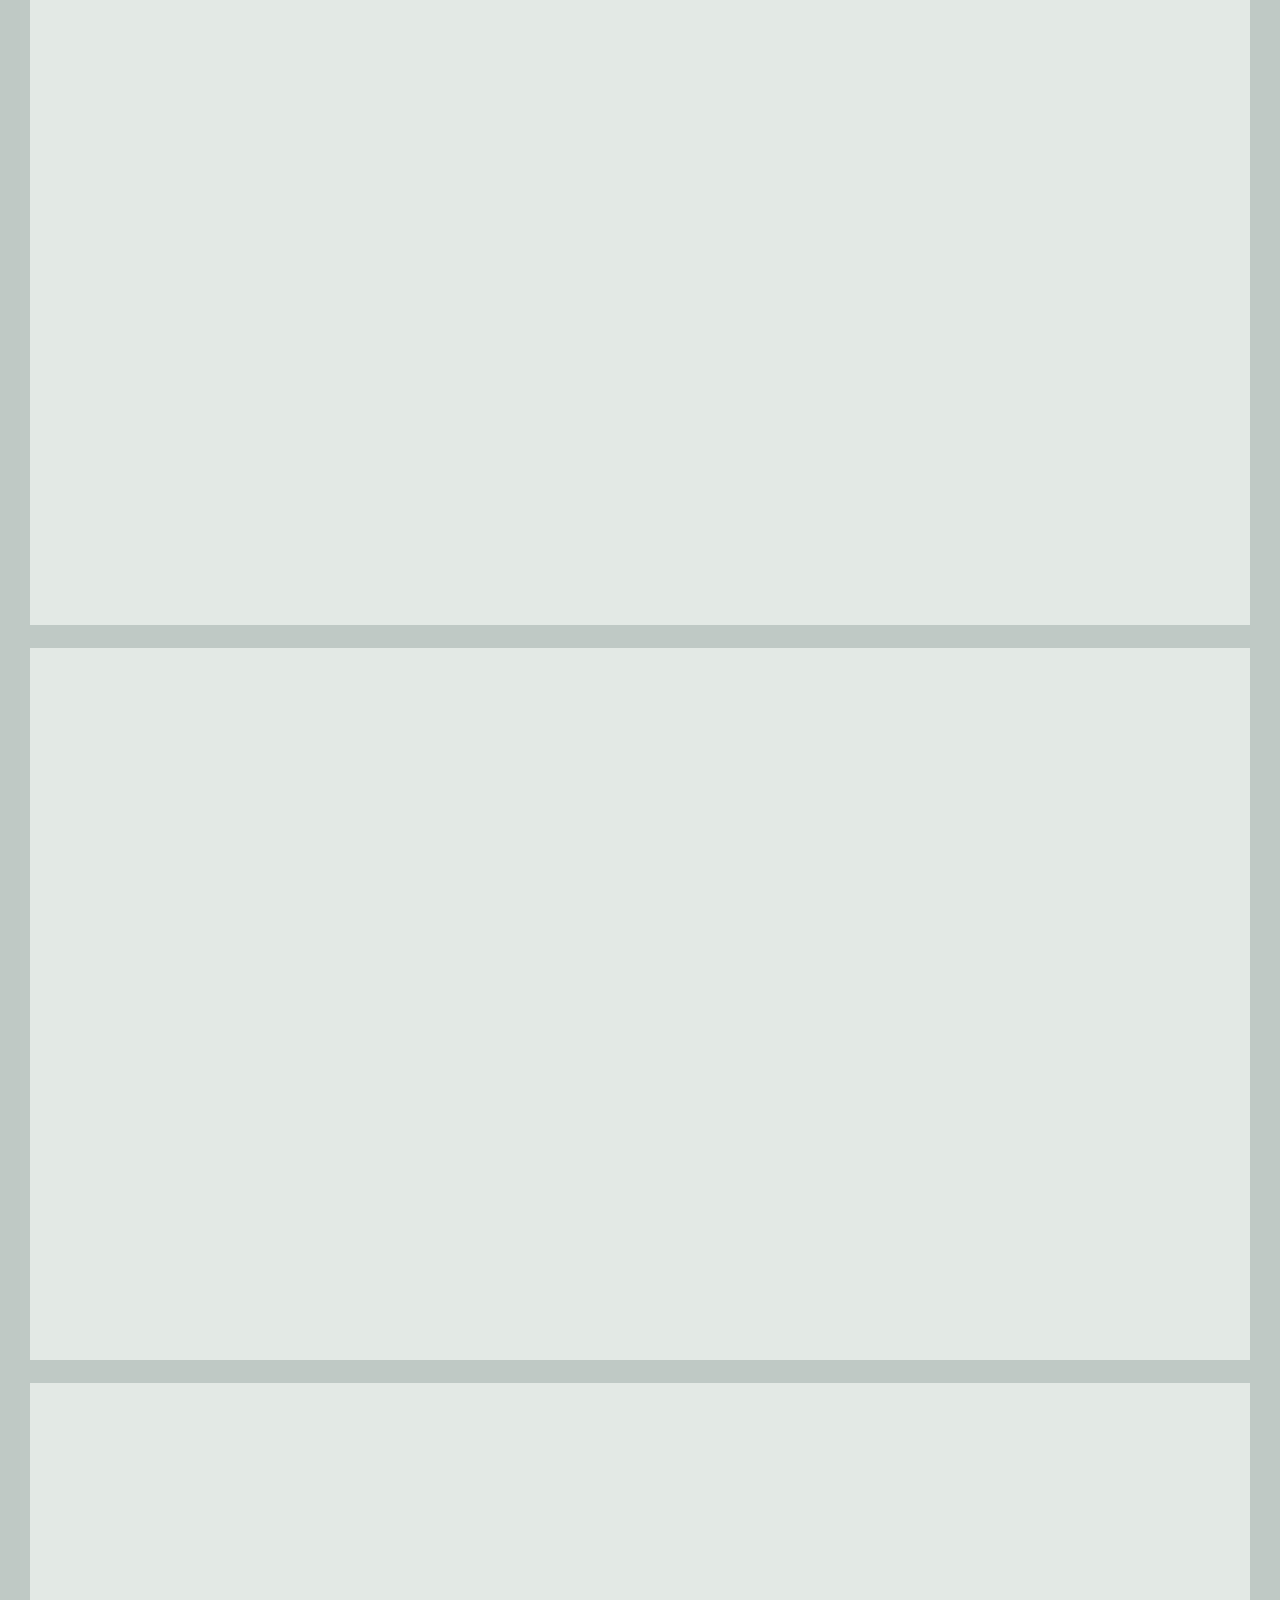
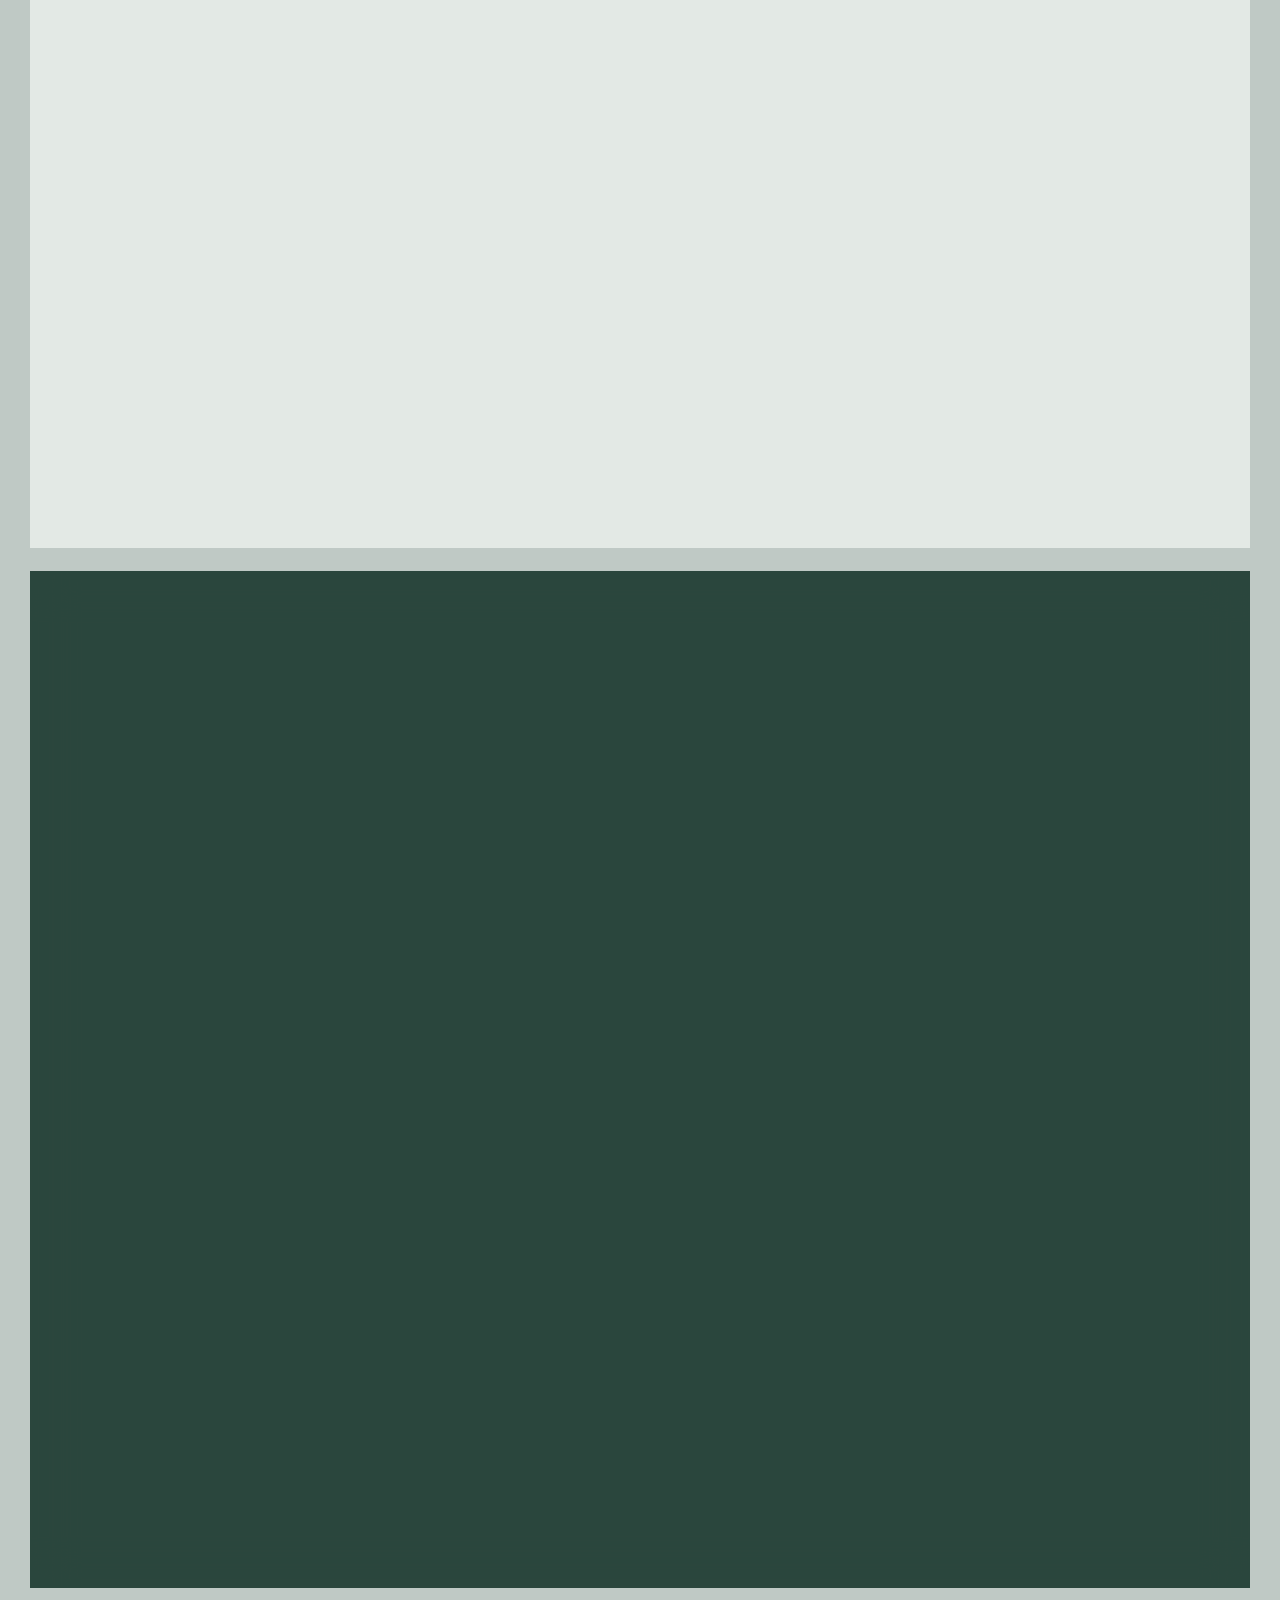
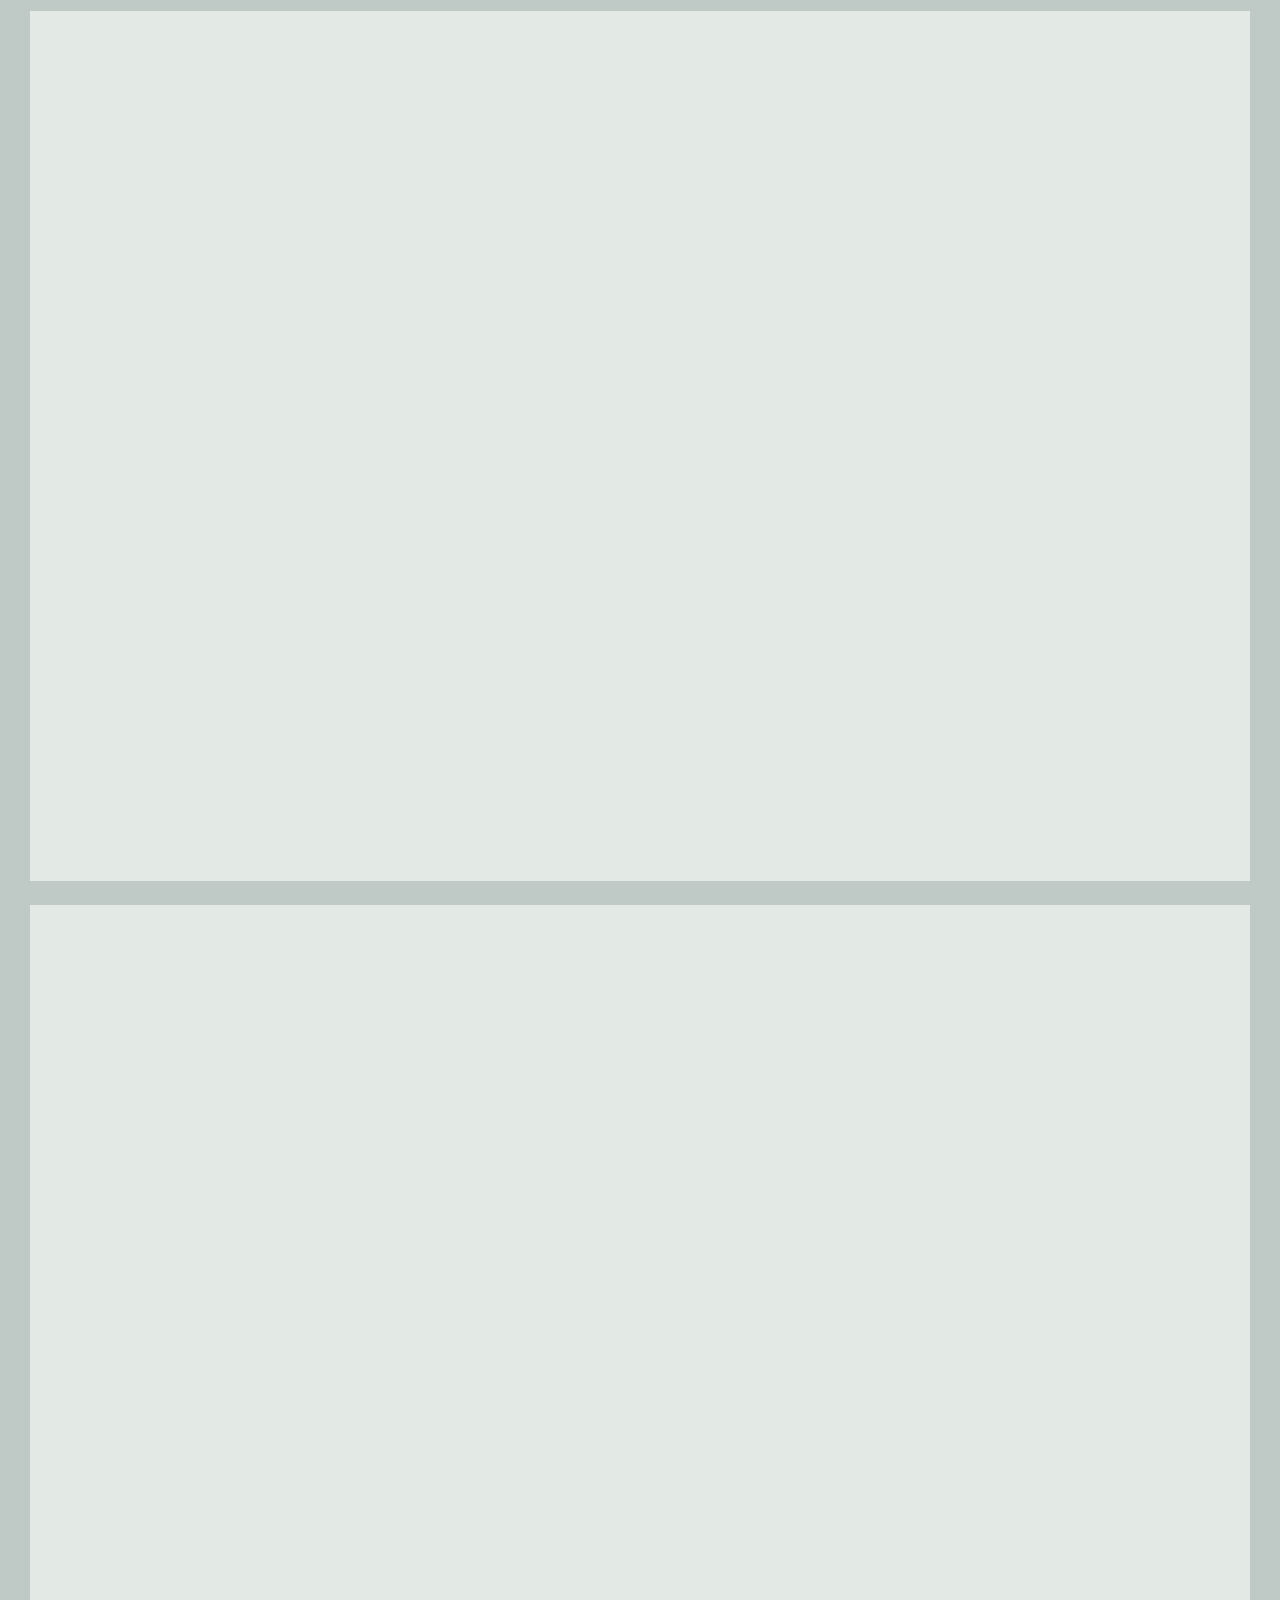
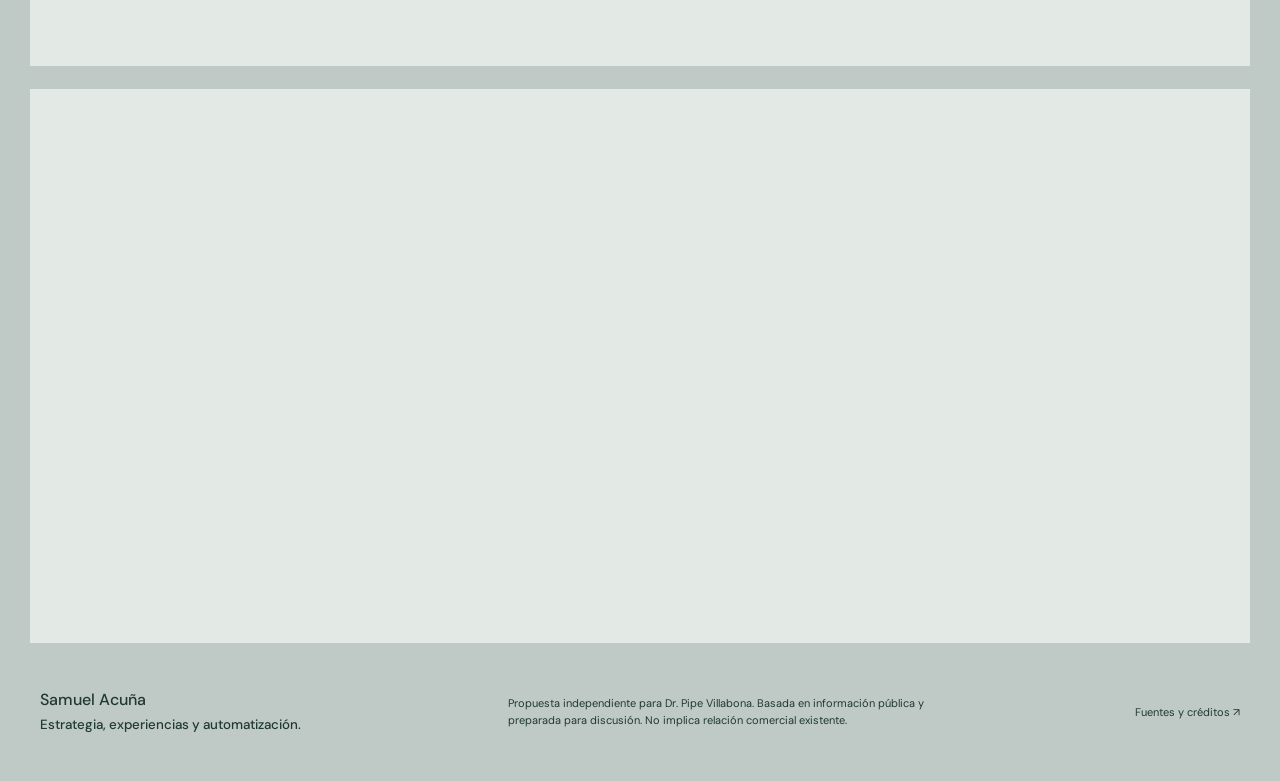
==== commit ae7ee331: "Replace campaign imagery with clinical identity and tailored patient journey" ====
--- a/propuesta/index.html
+++ b/propuesta/index.html
@@ -1,10 +1,10 @@
 <!doctype html><html lang="es"><head><meta charset="utf-8"><meta name="viewport" content="width=device-width,initial-scale=1"><meta name="robots" content="noindex,nofollow"><title>Dr. Pipe Villabona × Samuel Acuña | Propuesta de crecimiento</title><meta name="description" content="Propuesta personalizada de captación desde USA y Canadá, automatización administrativa y agentes de IA para Dr. Pipe Villabona. Sin precios: alcance para conversar en reunión."><link rel="stylesheet" href="proposal.css"><script defer src="proposal.js"></script></head><body class="theme-real"><div class="shell"><header class="nav"><a class="brand" href="#inicio"><b>SA</b><span>Samuel Acuña<br><small>Estrategia + experiencias digitales</small></span></a><nav class="nav-links" aria-label="Propuesta"><a href="#oportunidad">Oportunidad</a><a href="#sistema">El sistema</a><a href="#agentes">Agentes IA</a><a href="#reunion">Reunión</a></nav><button class="print" data-print>Imprimir / PDF ↗</button></header>
-<main><section class="section glass hero" id="inicio"><div><span class="eyebrow">PROPUESTA DE COLABORACIÓN / OCTUBRE 2026</span><h1>Dr. Pipe Villabona.</h1><p class="focus">Convertir el interés por Real Smile en conversaciones, valoraciones y viajes desde USA y Canadá.</p><div class="actions"><a class="btn" href="../">Explorar la nueva web ↗</a><a class="btn outline" href="#reunion">Preparar una reunión →</a></div><div class="hero-foot"><span>USA + Canadá</span><span>Automatización + IA</span><span>Alcance por definir en reunión</span></div></div><div><div class="hero-photo"><img src="../assets/hero.webp" alt="Material visual acreditado de la consulta de Dr. Pipe Villabona" width="1000" height="1200"></div><div class="hero-note">UN ENFOQUE PROPIO. UNA PROPUESTA PERSONALIZADA.</div></div></section>
+<main><section class="section glass hero" id="inicio"><div><span class="eyebrow">PROPUESTA DE COLABORACIÓN / OCTUBRE 2026</span><h1>Dr. Pipe Villabona.</h1><p class="focus">Convertir el interés por Real Smile en conversaciones, valoraciones y viajes desde USA y Canadá.</p><div class="actions"><a class="btn" href="../">Explorar la nueva web ↗</a><a class="btn outline" href="#reunion">Preparar una reunión →</a></div><div class="hero-foot"><span>USA + Canadá</span><span>Automatización + IA</span><span>Alcance por definir en reunión</span></div></div><div><div class="hero-photo"><img src="../assets/medical-clinical.webp" alt="Material visual acreditado de la consulta de Dr. Pipe Villabona" width="1000" height="1200"></div><div class="hero-note">UN ENFOQUE PROPIO. UNA PROPUESTA PERSONALIZADA.</div></div></section>
 <section class="section glass intro" id="oportunidad"><div><span class="eyebrow">01 / EL PUNTO DE PARTIDA</span><h2>De una marca memorable a un viaje bien coordinado.</h2></div><div><p>La marca ya presenta turismo dental, contenido bilingüe, reserva de consultas y apoyo de viaje. Proponemos trabajar la conversión, la atribución y la coordinación de ese recorrido.</p><a class="source-link" href="https://drpipevillabona.com/" target="_blank" rel="noopener noreferrer">Sitio público revisado ↗</a><p style="font-size:12px;margin-top:25px">Esta es una hipótesis de trabajo basada en información pública. En la reunión validaremos prioridades, capacidad y herramientas actuales.</p></div></section>
-<section class="section glass" id="experiencia"><div class="section-heading"><div><span class="eyebrow">02 / UNA EXPERIENCIA PARA SU MARCA</span><h2>La propuesta<br>ya se puede explorar.</h2></div><p>Una dirección visual centrada en carillas y turismo dental, con material propio y un recorrido pensado para comenzar una conversación desde el exterior.</p></div><div class="mockup"><a class="demo-visual" href="../" aria-label="Abrir demostración web de Dr. Pipe Villabona"><img src="../assets/detail.webp" alt="Material propio de la consulta" loading="lazy"><div class="demo-overlay"><strong>Carillas y turismo dental</strong><small>ABRIR EXPERIENCIA WEB ↗</small></div></a><div class="demo-copy"><h3>Ver. Entender.<br>Dar el siguiente paso.</h3><p>El diseño organiza la oferta alrededor del enfoque distintivo de la práctica. La agenda y el asistente muestran cómo podría sentirse la experiencia conectada.</p><ul class="check-list"><li>Web en inglés con opción en español.</li><li>Fotografía y contenido de fuentes identificadas.</li><li>Recorrido para USA y Canadá.</li><li>Agenda y asistente administrativos de demostración.</li><li>Versión para celular y movimiento accesible.</li></ul><a class="btn" href="../">Abrir la web de demostración ↗</a></div></div><p class="funnel-note">Demostración independiente: no representa contratación, no agenda citas reales ni conecta todavía una IA. La implementación final se define con el equipo.</p></section>
+<section class="section glass" id="experiencia"><div class="section-heading"><div><span class="eyebrow">02 / UNA EXPERIENCIA PARA SU MARCA</span><h2>La propuesta<br>ya se puede explorar.</h2></div><p>Una dirección visual centrada en carillas y turismo dental, con material propio y un recorrido pensado para comenzar una conversación desde el exterior.</p></div><div class="mockup"><a class="demo-visual" href="../" aria-label="Abrir demostración web de Dr. Pipe Villabona"><img src="../assets/medical-clinic.webp" alt="Material propio de la consulta" loading="lazy"><div class="demo-overlay"><strong>Carillas y turismo dental</strong><small>ABRIR EXPERIENCIA WEB ↗</small></div></a><div class="demo-copy"><h3>Ver. Entender.<br>Dar el siguiente paso.</h3><p>El diseño organiza la oferta alrededor del enfoque distintivo de la práctica. La agenda y el asistente muestran cómo podría sentirse la experiencia conectada.</p><ul class="check-list"><li>Web en inglés con opción en español.</li><li>Fotografía y contenido de fuentes identificadas.</li><li>Recorrido para USA y Canadá.</li><li>Agenda y asistente administrativos de demostración.</li><li>Versión para celular y movimiento accesible.</li></ul><a class="btn" href="../">Abrir la web de demostración ↗</a></div></div><p class="funnel-note">Demostración independiente: no representa contratación, no agenda citas reales ni conecta todavía una IA. La implementación final se define con el equipo.</p></section>
 <section class="section glass"><div class="section-heading"><div><span class="eyebrow">03 / ADQUISICIÓN INTERNACIONAL</span><h2>Una conversación<br>que empieza lejos.</h2></div><p>Conectar contenido, búsqueda y campañas viables con una página relevante, una respuesta oportuna y un responsable del siguiente paso.</p></div><div class="market-bar"><div><div class="place">USA<br>Canadá</div><small>Mercados propuestos</small></div><span class="route" aria-hidden="true">→</span><div><div class="place">Bucaramanga</div><small>Valoración y atención coordinadas</small></div></div><div class="referral"><h3>Contenido que prepara<br>una mejor conversación.</h3><p>Probar mensajes y audiencias según tratamiento e idioma. Acordar mercados, capacidad de respuesta y criterios de calidad antes de ampliar inversión. Medir valoraciones y avance comercial junto con alcance y comunidad.</p></div></section>
 <section class="section glass" id="sistema"><div class="section-heading"><div><span class="eyebrow">04 / PIPELINE COMERCIAL Y OPERATIVO</span><h2>Cada etapa.<br>Un responsable.</h2></div><p>Explora las etapas propuestas. El CRM reúne origen, estado, próxima acción y responsable para que recepción, coordinación y clínica compartan contexto.</p></div><div class="pipeline-tabs" role="tablist" aria-label="Etapas propuestas"><button class="stage" role="tab" id="stage-0" aria-controls="stage-panel" aria-selected="true" tabindex="0"><span>01</span><strong>Contenido Real Smile</strong></button><button class="stage" role="tab" id="stage-1" aria-controls="stage-panel" aria-selected="false" tabindex="-1"><span>02</span><strong>Interés desde USA o Canadá</strong></button><button class="stage" role="tab" id="stage-2" aria-controls="stage-panel" aria-selected="false" tabindex="-1"><span>03</span><strong>Consulta virtual reservada</strong></button><button class="stage" role="tab" id="stage-3" aria-controls="stage-panel" aria-selected="false" tabindex="-1"><span>04</span><strong>Valoración y propuesta clínica</strong></button><button class="stage" role="tab" id="stage-4" aria-controls="stage-panel" aria-selected="false" tabindex="-1"><span>05</span><strong>Viaje coordinado</strong></button><button class="stage" role="tab" id="stage-5" aria-controls="stage-panel" aria-selected="false" tabindex="-1"><span>06</span><strong>Experiencia y recomendación</strong></button></div><div class="stage-panel" role="tabpanel" id="stage-panel" aria-live="polite"><div><small>Etapa seleccionada</small><h3 id="stage-name"></h3><small style="margin-top:18px">Responsable</small><p id="stage-owner"></p></div><div><small>Objetivo</small><p id="stage-goal"></p></div><div><small>Criterio para avanzar</small><p id="stage-output"></p></div></div><div class="print-only print-pipeline">Contenido Real Smile → Interés desde USA o Canadá → Consulta virtual reservada → Valoración y propuesta clínica → Viaje coordinado → Experiencia y recomendación</div><p class="funnel-note">Cada contacto conserva una próxima acción o un motivo de pausa. La historia clínica y las decisiones profesionales se gestionan en los sistemas adecuados; el pipeline comercial evita duplicar información sensible innecesaria.</p></section>
 <section class="section glass dark" id="agentes"><div class="section-heading"><div><span class="eyebrow">05 / AGENTES DE IA CON FUNCIONES CONCRETAS</span><h2>Más continuidad.<br>Menos repetición.</h2></div><p>Automatizaciones conectadas a las herramientas que el equipo apruebe. Las funciones se activan por etapas, con pruebas, registro de actividad y transferencia humana.</p></div><div class="agent-grid"><div><div class="agent-statement">La IA organiza.<br>El equipo decide.</div><p>Responder preguntas administrativas, preparar tareas, coordinar horarios y ordenar seguimiento. El criterio clínico permanece en manos de los profesionales.</p><div class="guardrail">Alcance propuesto: información aprobada, accesos limitados, pausa manual y escalamiento al responsable. Las decisiones médicas y la aprobación de contenido son humanas.</div></div><div class="agent-list"><details open><summary>Concierge digital</summary><p>Resuelve preguntas administrativas de la experiencia y dirige al equipo cuando se necesita una respuesta personal.</p></details><details ><summary>Recuperador de consultas</summary><p>Da seguimiento autorizado a solicitudes incompletas y facilita retomar una valoración.</p></details><details ><summary>Coordinador de viaje</summary><p>Centraliza tareas de fechas, confirmaciones y logística aprobada entre paciente y equipo.</p></details><details ><summary>Gestor de referidos</summary><p>Registra recomendaciones voluntarias y su origen, sin incentivos clínicos automáticos.</p></details></div></div><div class="simulator"><div class="sim-header"><div><span class="eyebrow" style="margin-bottom:10px">SIMULACIÓN ILUSTRATIVA</span><h3>Un contacto. Cuatro acciones.</h3></div><button class="btn" data-simulate>Explorar el flujo →</button></div><div class="sim-log"><div><span>01 / ENTRADA</span><p>Solicitud ficticia desde Canadá, con interés en carillas y turismo dental.</p></div><div><span>02 / ORIENTACIÓN</span><p>Respuesta administrativa preparada en el idioma elegido.</p></div><div><span>03 / EQUIPO</span><p>Próxima tarea asignada al coordinador correspondiente.</p></div><div><span>04 / CONTINUIDAD</span><p>Recordatorio preparado para revisión según consentimiento y estado.</p></div></div><p class="sim-status" id="sim-status" aria-live="polite">Pulsa el botón para explorar la simulación. No se envían mensajes.</p></div></section>
 <section class="section glass" id="contenido"><div class="section-heading"><div><span class="eyebrow">06 / CONTENIDO, COMUNIDAD Y RECOMENDACIÓN</span><h2>Su conocimiento.<br>Una presencia constante.</h2></div><p>Una línea editorial propia, a partir de la voz del profesional y material real. Estas son tres primeras piezas para conversar con personas en USA y Canadá.</p></div><div class="content-list"><article class="content-piece"><small>01 / CONTENIDO PROPUESTO</small><h3>El recorrido desde la primera llamada hasta la llegada</h3><p>Video del profesional, versión breve para redes y adaptación al inglés, con revisión antes de publicar.</p></article><article class="content-piece"><small>02 / CONTENIDO PROPUESTO</small><h3>La experiencia real en el consultorio</h3><p>Video del profesional, versión breve para redes y adaptación al inglés, con revisión antes de publicar.</p></article><article class="content-piece"><small>03 / CONTENIDO PROPUESTO</small><h3>Preguntas de quienes viajan desde USA y Canadá</h3><p>Video del profesional, versión breve para redes y adaptación al inglés, con revisión antes de publicar.</p></article></div><div class="referral"><h3>Referidos y alianzas<br>con seguimiento.</h3><p>Diseñar una ruta de recomendaciones voluntarias, registrar el origen de cada contacto y evaluar alianzas con actores pertinentes de la experiencia internacional. Condiciones, permisos e incentivos se definen antes de activar el programa.</p></div><p class="funnel-note">El seguimiento usa canales autorizados, límites de frecuencia y opción de baja. La viabilidad del remarketing publicitario se revisa según las políticas aplicables a servicios de salud.</p></section>
 <section class="section glass" id="implementacion"><div class="section-heading"><div><span class="eyebrow">07 / IMPLEMENTACIÓN POR ETAPAS</span><h2>Validar primero.<br>Crecer con evidencia.</h2></div><p>Un horizonte inicial de 90 días para conversar, sujeto a alcance, accesos y capacidad del equipo. Cada fase tiene un resultado revisable.</p></div><div class="roadmap"><article class="phase"><span class="time">FASE 1 / FUNDAMENTOS</span><h3>Entender y preparar.</h3><p>Revisar proceso actual, definir ruta prioritaria, responsables, contenidos y métricas. Ajustar la web con información aprobada.</p></article><article class="phase"><span class="time">FASE 2 / PILOTO</span><h3>Conectar y probar.</h3><p>Integrar agenda y CRM acordados, probar respuestas, derivaciones y recordatorios. Activar captación con alcance controlado.</p></article><article class="phase"><span class="time">FASE 3 / APRENDIZAJE</span><h3>Medir y optimizar.</h3><p>Revisar conversaciones, asistencia, carga del equipo y avance. Corregir antes de ampliar rutas o volumen.</p></article></div><p class="pilot-note">Medir una campaña internacional de carillas y el recorrido completo hasta la valoración. Probar seguimientos en horarios adecuados y revisar las objeciones que frenan la decisión.</p><div class="measurement"><div class="measure"><b>Respuesta</b><p>Tiempo hasta primera atención útil y transferencia humana.</p></div><div class="measure"><b>Valoraciones</b><p>Solicitudes, agendamiento y asistencia por origen.</p></div><div class="measure"><b>Continuidad</b><p>Próximas acciones cumplidas y motivos de pausa.</p></div><div class="measure"><b>Operación</b><p>Carga administrativa y tareas pendientes por responsable.</p></div></div></section>
-<section class="section glass meeting" id="reunion"><div><span class="eyebrow">08 / CONVERSACIÓN DE TRABAJO</span><h2>Definamos<br>el primer paso.</h2><p>Una reunión para entender prioridades y acordar un alcance que tenga sentido para la práctica. La propuesta no incluye precios ni compromisos de resultados.</p><p>Selecciona los temas que más te interesen. El botón prepara un mensaje para Samuel; tú decides si enviarlo.</p></div><div><div class="priorities"><label class="priority"><input type="checkbox" value="Conversión actual de la consulta virtual">Conversión actual de la consulta virtual</label><label class="priority"><input type="checkbox" value="Responsables de la logística">Responsables de la logística</label><label class="priority"><input type="checkbox" value="Mercados con mejor respuesta">Mercados con mejor respuesta</label><label class="priority"><input type="checkbox" value="Modelo de referidos y alianzas a evaluar">Modelo de referidos y alianzas a evaluar</label></div><div class="meeting-result" id="meeting-summary" aria-live="polite"></div><div class="actions"><a id="meeting-whatsapp" class="btn" href="https://wa.me/573028289997" target="_blank" rel="noopener noreferrer">Coordinar reunión con Samuel ↗</a><a class="btn outline" href="../">Volver a la web →</a></div></div></section></main><footer class="footer"><strong>Samuel Acuña<br><small>Estrategia, experiencias y automatización.</small></strong><p>Propuesta independiente para Dr. Pipe Villabona. Basada en información pública y preparada para discusión. No implica relación comercial existente.</p><a href="../SOURCES.json">Fuentes y créditos ↗</a></footer></div><script>window.PROPOSAL={"name": "Dr. Pipe Villabona", "route": ["Contenido Real Smile", "Interés desde USA o Canadá", "Consulta virtual reservada", "Valoración y propuesta clínica", "Viaje coordinado", "Experiencia y recomendación"], "meeting": ["Conversión actual de la consulta virtual", "Responsables de la logística", "Mercados con mejor respuesta", "Modelo de referidos y alianzas a evaluar"]};</script></body></html>+<section class="section glass meeting" id="reunion"><div><span class="eyebrow">08 / CONVERSACIÓN DE TRABAJO</span><h2>Definamos<br>el primer paso.</h2><p>Una reunión para entender prioridades y acordar un alcance que tenga sentido para la práctica. La propuesta no incluye precios ni compromisos de resultados.</p><p>Selecciona los temas que más te interesen. El botón prepara un mensaje para Samuel; tú decides si enviarlo.</p></div><div><div class="priorities"><label class="priority"><input type="checkbox" value="Conversión actual de la consulta virtual">Conversión actual de la consulta virtual</label><label class="priority"><input type="checkbox" value="Responsables de la logística">Responsables de la logística</label><label class="priority"><input type="checkbox" value="Mercados con mejor respuesta">Mercados con mejor respuesta</label><label class="priority"><input type="checkbox" value="Modelo de referidos y alianzas a evaluar">Modelo de referidos y alianzas a evaluar</label></div><div class="meeting-result" id="meeting-summary" aria-live="polite"></div><div class="actions"><a id="meeting-whatsapp" class="btn" href="https://wa.me/573028289997" target="_blank" rel="noopener noreferrer">Coordinar reunión con Samuel ↗</a><a class="btn outline" href="../">Volver a la web →</a></div></div></section></main><footer class="footer"><strong>Samuel Acuña<br><small>Estrategia, experiencias y automatización.</small></strong><p>Propuesta independiente para Dr. Pipe Villabona. Basada en información pública y preparada para discusión. No implica relación comercial existente.</p><a href="../SOURCES.json">Fuentes y créditos ↗</a></footer></div><script>window.PROPOSAL={"name": "Dr. Pipe Villabona", "route": ["Contenido Real Smile", "Interés desde USA o Canadá", "Consulta virtual reservada", "Valoración y propuesta clínica", "Viaje coordinado", "Experiencia y recomendación"], "meeting": ["Conversión actual de la consulta virtual", "Responsables de la logística", "Mercados con mejor respuesta", "Modelo de referidos y alianzas a evaluar"], "stages": [{"owner": "Contenido + adquisición", "goal": "Presentar al odontólogo, casos contextualizados y el proceso de consulta de Real Smile.", "output": "Contacto atribuido a campaña, mercado y contenido."}, {"owner": "Concierge bilingüe", "goal": "Responder preguntas administrativas y entender país, idioma e interés.", "output": "Conversación con permiso y siguiente acción asignada."}, {"owner": "Coordinador de valoraciones", "goal": "Reducir solicitudes de consulta que quedan inconclusas.", "output": "Consulta virtual confirmada o motivo de abandono registrado."}, {"owner": "Dr. Pipe + equipo clínico", "goal": "Valorar la salud oral y explicar alternativas, visitas y mantenimiento.", "output": "Plan clínico aprobado por el profesional antes de cualquier coordinación de viaje."}, {"owner": "Coordinador internacional", "goal": "Organizar citas, traslados y alojamiento que el equipo haya confirmado.", "output": "Lista de coordinación completada y contactos responsables identificados."}, {"owner": "Atención al paciente", "goal": "Recoger experiencia voluntaria y mantener seguimiento autorizado.", "output": "Control o cierre registrado; recomendaciones con origen y autorización."}]};</script></body></html>
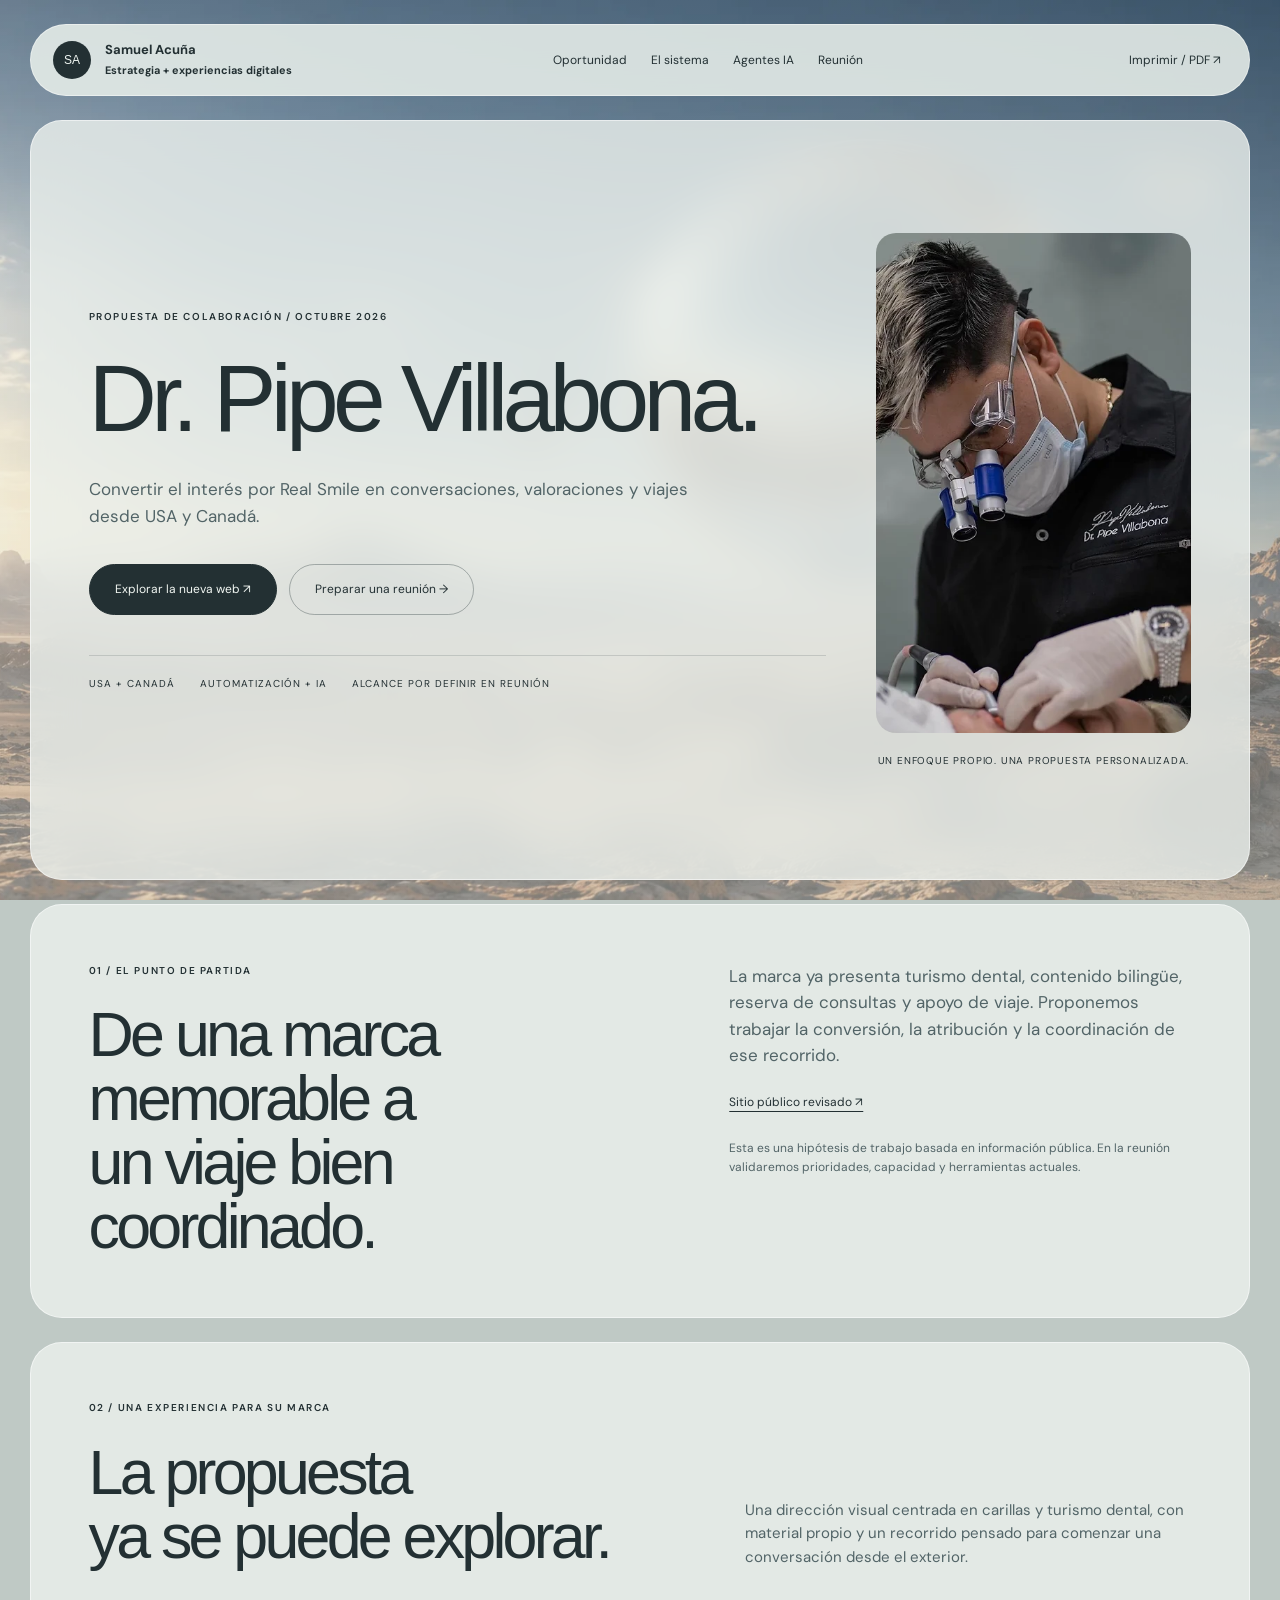
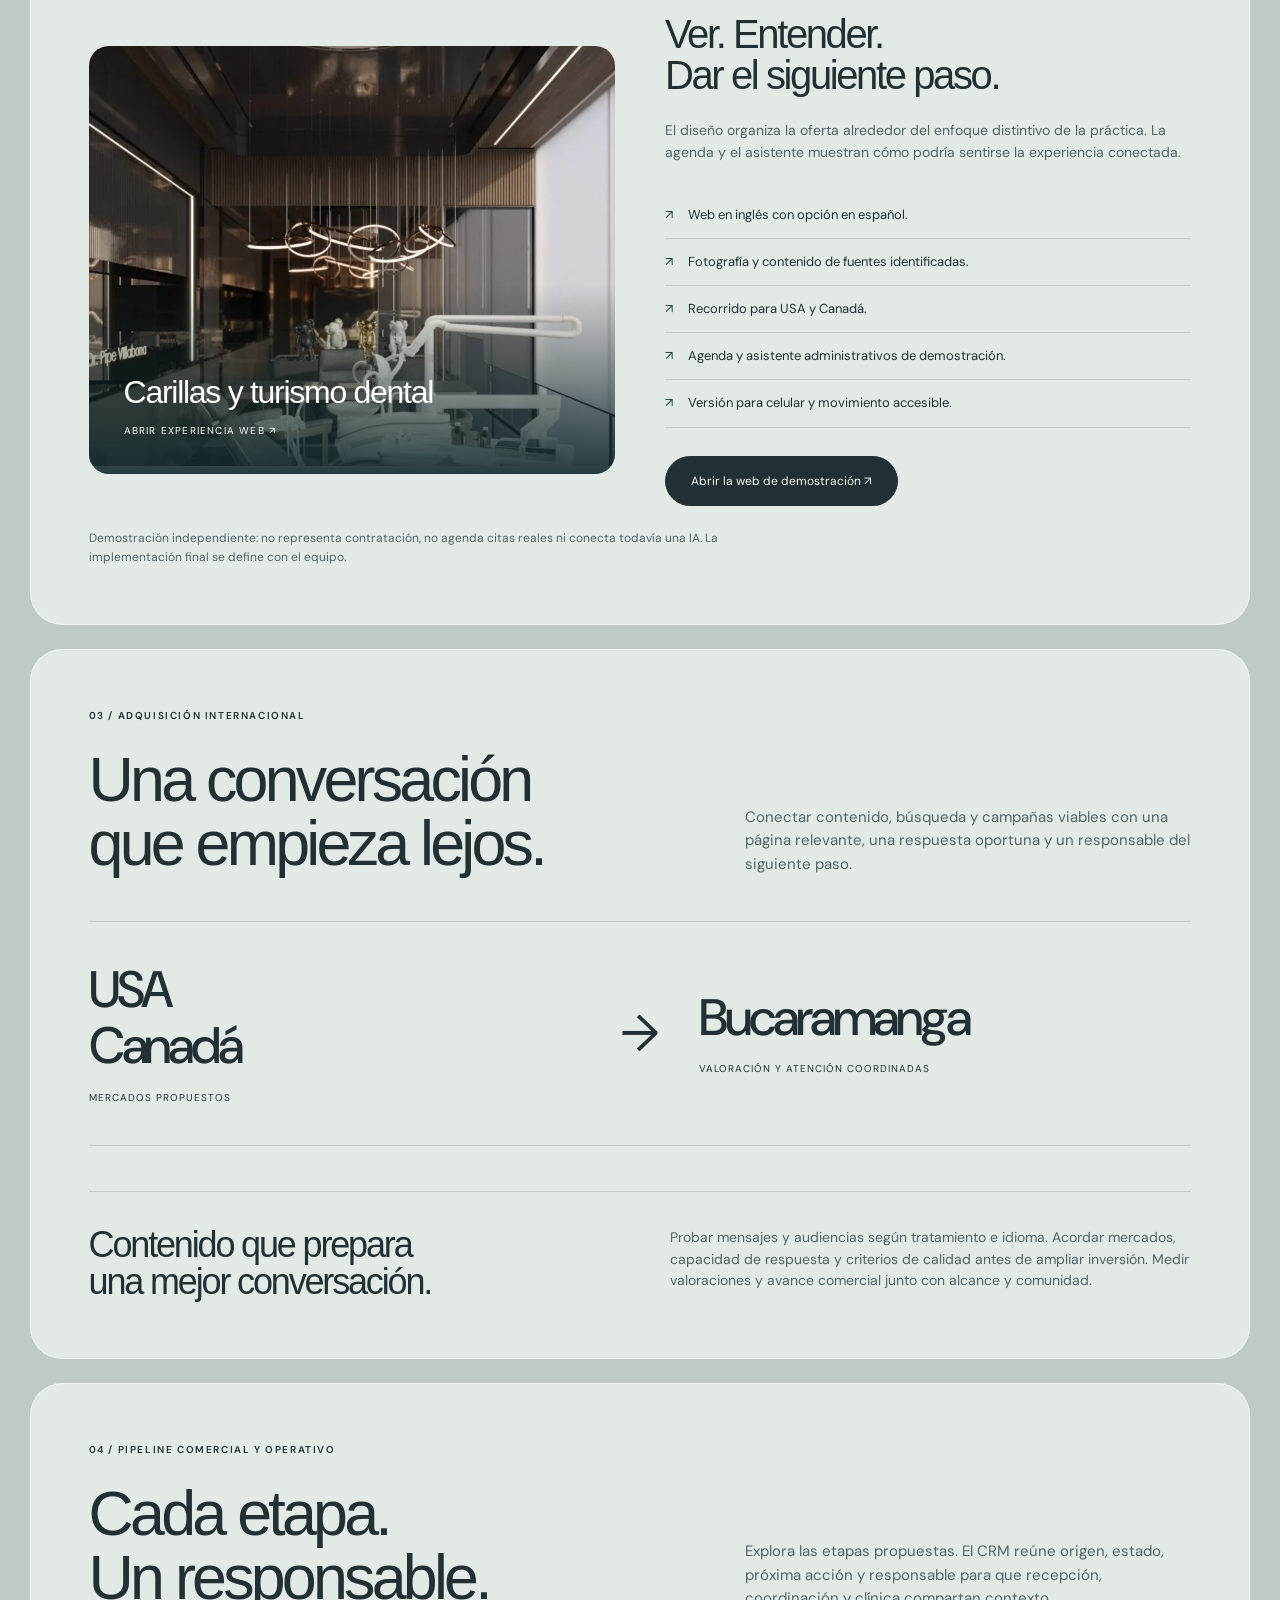
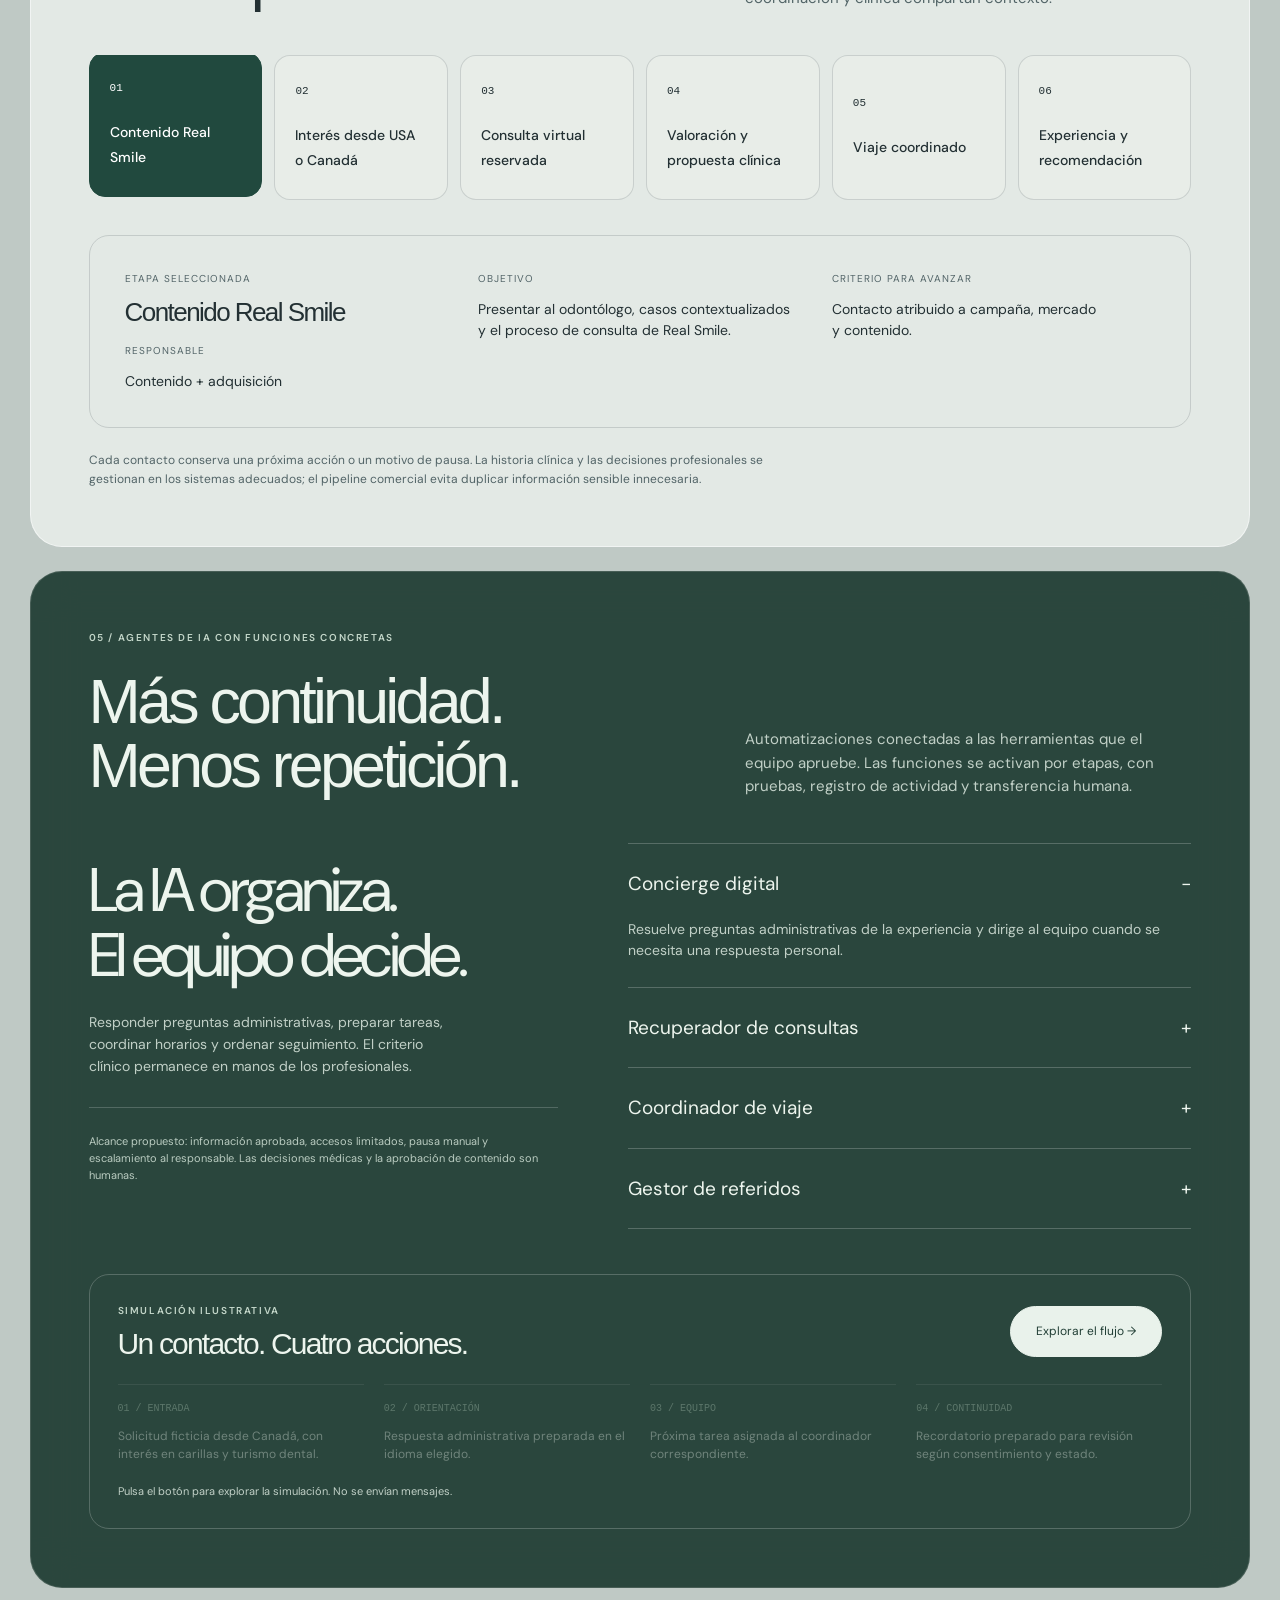
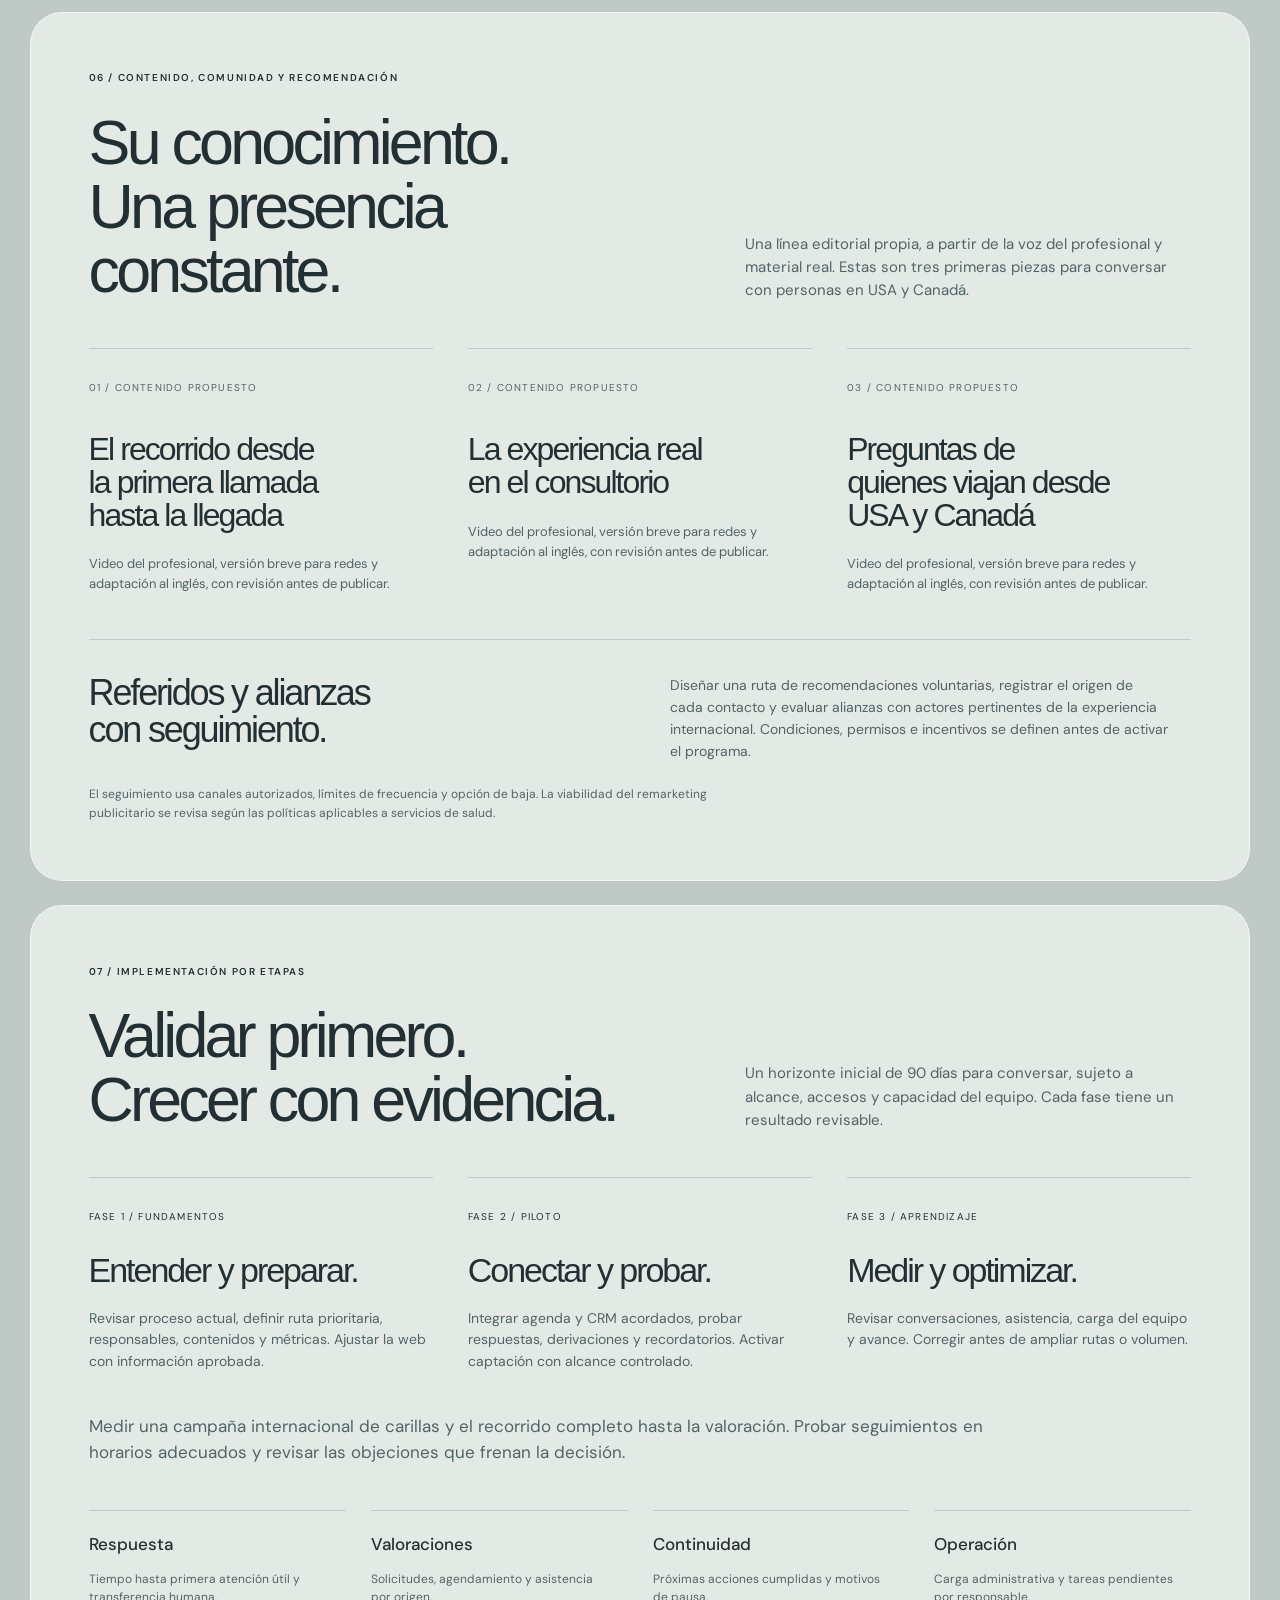
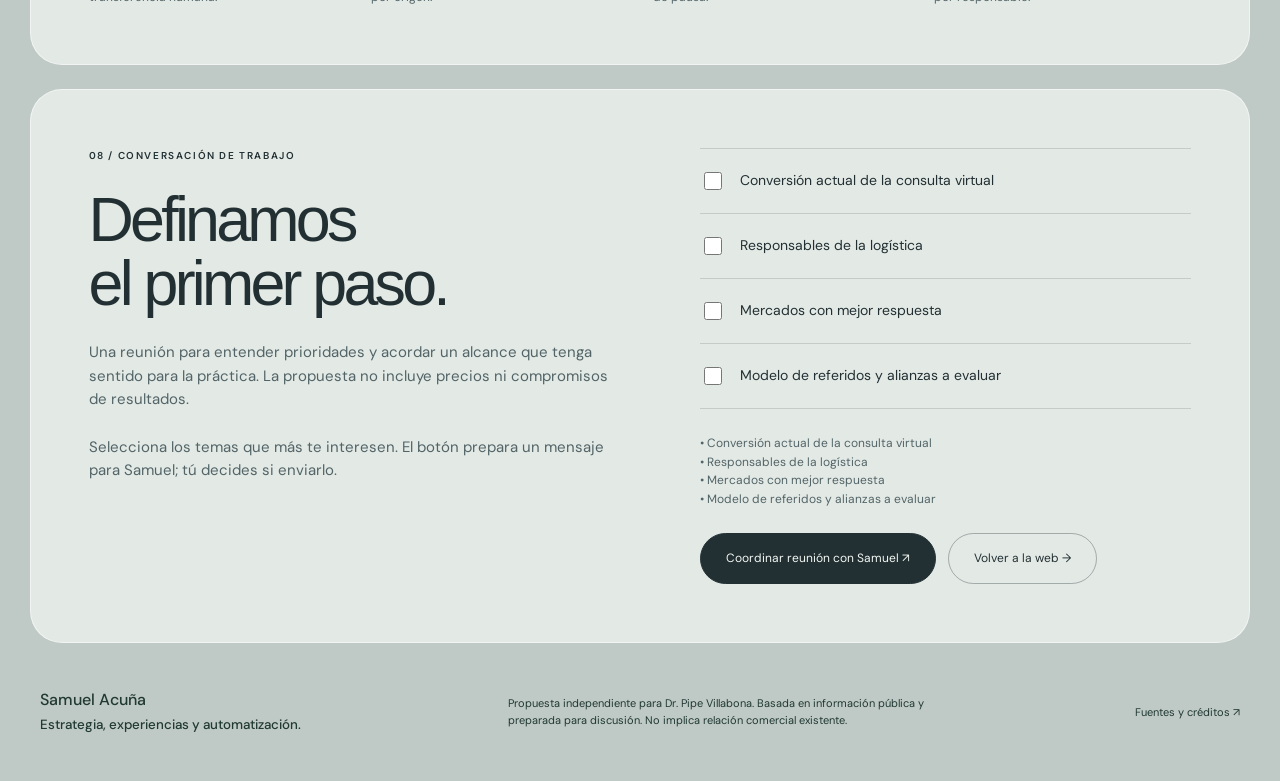
==== commit 715ec8c5: "Refresh proposal interaction version for returning visitors" ====
--- a/propuesta/index.html
+++ b/propuesta/index.html
@@ -1,4 +1,4 @@
-<!doctype html><html lang="es"><head><meta charset="utf-8"><meta name="viewport" content="width=device-width,initial-scale=1"><meta name="robots" content="noindex,nofollow"><title>Dr. Pipe Villabona × Samuel Acuña | Propuesta de crecimiento</title><meta name="description" content="Propuesta personalizada de captación desde USA y Canadá, automatización administrativa y agentes de IA para Dr. Pipe Villabona. Sin precios: alcance para conversar en reunión."><link rel="stylesheet" href="proposal.css"><script defer src="proposal.js"></script></head><body class="theme-real"><div class="shell"><header class="nav"><a class="brand" href="#inicio"><b>SA</b><span>Samuel Acuña<br><small>Estrategia + experiencias digitales</small></span></a><nav class="nav-links" aria-label="Propuesta"><a href="#oportunidad">Oportunidad</a><a href="#sistema">El sistema</a><a href="#agentes">Agentes IA</a><a href="#reunion">Reunión</a></nav><button class="print" data-print>Imprimir / PDF ↗</button></header>
+<!doctype html><html lang="es"><head><meta charset="utf-8"><meta name="viewport" content="width=device-width,initial-scale=1"><meta name="robots" content="noindex,nofollow"><title>Dr. Pipe Villabona × Samuel Acuña | Propuesta de crecimiento</title><meta name="description" content="Propuesta personalizada de captación desde USA y Canadá, automatización administrativa y agentes de IA para Dr. Pipe Villabona. Sin precios: alcance para conversar en reunión."><link rel="stylesheet" href="proposal.css"><script defer src="proposal.js?v=3"></script></head><body class="theme-real"><div class="shell"><header class="nav"><a class="brand" href="#inicio"><b>SA</b><span>Samuel Acuña<br><small>Estrategia + experiencias digitales</small></span></a><nav class="nav-links" aria-label="Propuesta"><a href="#oportunidad">Oportunidad</a><a href="#sistema">El sistema</a><a href="#agentes">Agentes IA</a><a href="#reunion">Reunión</a></nav><button class="print" data-print>Imprimir / PDF ↗</button></header>
 <main><section class="section glass hero" id="inicio"><div><span class="eyebrow">PROPUESTA DE COLABORACIÓN / OCTUBRE 2026</span><h1>Dr. Pipe Villabona.</h1><p class="focus">Convertir el interés por Real Smile en conversaciones, valoraciones y viajes desde USA y Canadá.</p><div class="actions"><a class="btn" href="../">Explorar la nueva web ↗</a><a class="btn outline" href="#reunion">Preparar una reunión →</a></div><div class="hero-foot"><span>USA + Canadá</span><span>Automatización + IA</span><span>Alcance por definir en reunión</span></div></div><div><div class="hero-photo"><img src="../assets/medical-clinical.webp" alt="Material visual acreditado de la consulta de Dr. Pipe Villabona" width="1000" height="1200"></div><div class="hero-note">UN ENFOQUE PROPIO. UNA PROPUESTA PERSONALIZADA.</div></div></section>
 <section class="section glass intro" id="oportunidad"><div><span class="eyebrow">01 / EL PUNTO DE PARTIDA</span><h2>De una marca memorable a un viaje bien coordinado.</h2></div><div><p>La marca ya presenta turismo dental, contenido bilingüe, reserva de consultas y apoyo de viaje. Proponemos trabajar la conversión, la atribución y la coordinación de ese recorrido.</p><a class="source-link" href="https://drpipevillabona.com/" target="_blank" rel="noopener noreferrer">Sitio público revisado ↗</a><p style="font-size:12px;margin-top:25px">Esta es una hipótesis de trabajo basada en información pública. En la reunión validaremos prioridades, capacidad y herramientas actuales.</p></div></section>
 <section class="section glass" id="experiencia"><div class="section-heading"><div><span class="eyebrow">02 / UNA EXPERIENCIA PARA SU MARCA</span><h2>La propuesta<br>ya se puede explorar.</h2></div><p>Una dirección visual centrada en carillas y turismo dental, con material propio y un recorrido pensado para comenzar una conversación desde el exterior.</p></div><div class="mockup"><a class="demo-visual" href="../" aria-label="Abrir demostración web de Dr. Pipe Villabona"><img src="../assets/medical-clinic.webp" alt="Material propio de la consulta" loading="lazy"><div class="demo-overlay"><strong>Carillas y turismo dental</strong><small>ABRIR EXPERIENCIA WEB ↗</small></div></a><div class="demo-copy"><h3>Ver. Entender.<br>Dar el siguiente paso.</h3><p>El diseño organiza la oferta alrededor del enfoque distintivo de la práctica. La agenda y el asistente muestran cómo podría sentirse la experiencia conectada.</p><ul class="check-list"><li>Web en inglés con opción en español.</li><li>Fotografía y contenido de fuentes identificadas.</li><li>Recorrido para USA y Canadá.</li><li>Agenda y asistente administrativos de demostración.</li><li>Versión para celular y movimiento accesible.</li></ul><a class="btn" href="../">Abrir la web de demostración ↗</a></div></div><p class="funnel-note">Demostración independiente: no representa contratación, no agenda citas reales ni conecta todavía una IA. La implementación final se define con el equipo.</p></section>
